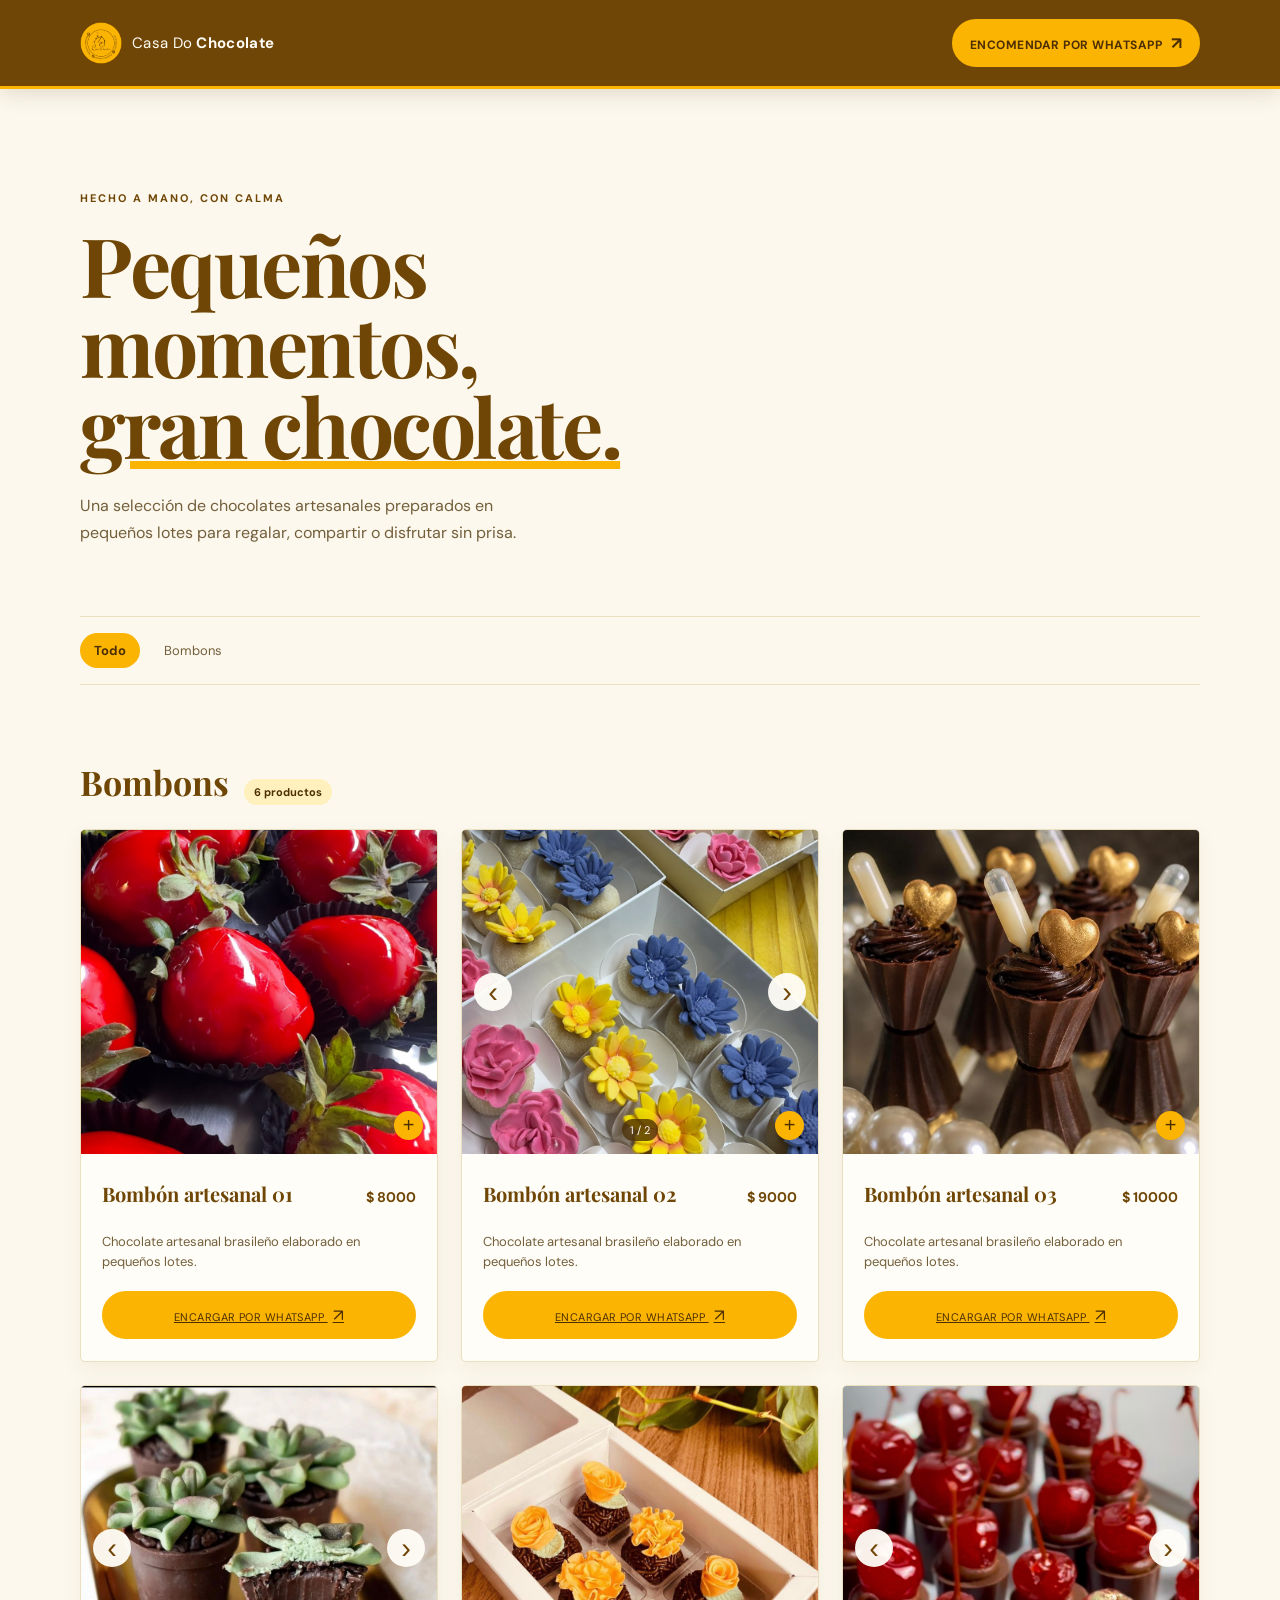
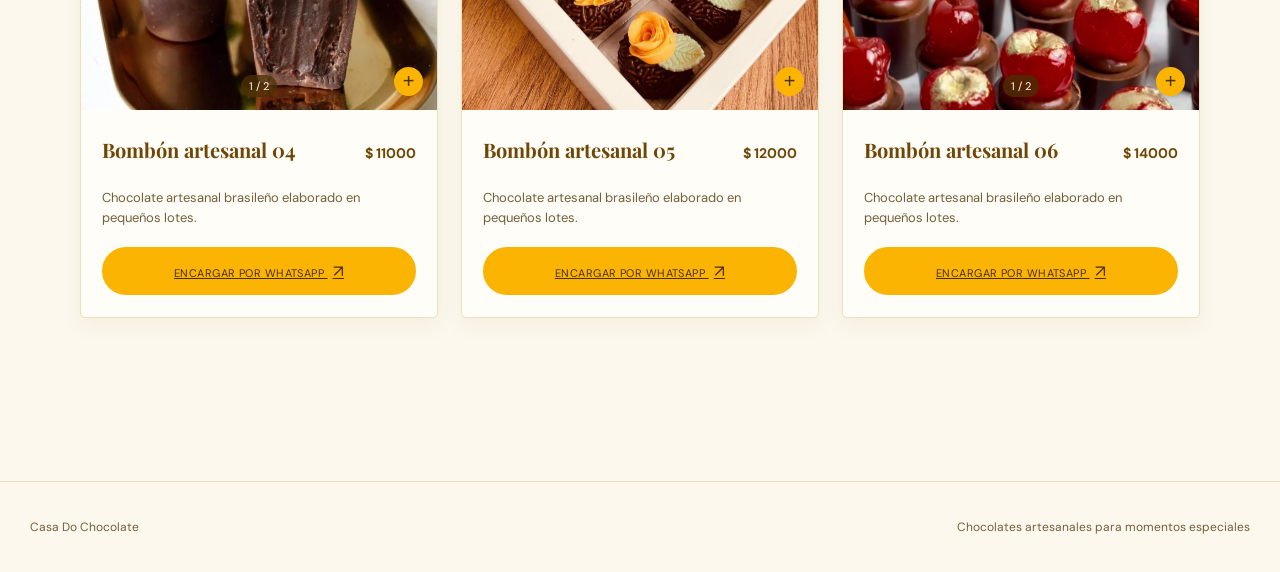
==== index.html @ ffed5c47 "Publicar carta estatica en la raiz" ====
<!doctype html>
<html lang="es">
<head>
    <meta charset="utf-8">
    <meta name="viewport" content="width=device-width, initial-scale=1">
    <meta name="description" content="Carta de chocolates artesanales de Casa Do Chocolate">
    <title>Casa Do Chocolate | Carta artesanal</title>
    <link rel="preconnect" href="https://fonts.googleapis.com">
    <link rel="preconnect" href="https://fonts.gstatic.com" crossorigin>
    <link href="https://fonts.googleapis.com/css2?family=DM+Sans:wght@400;500;700&family=Playfair+Display:wght@600;700&display=swap" rel="stylesheet">
    <link rel="stylesheet" href="css/menu.css">
</head>
<body>
    <header class="site-header">
        <div class="header-inner">
            <a class="brand" href="#todos">
                <img class="brand-logo" src="images/logo.png" alt="Casa Do Chocolate">
                <span>Casa Do <strong>Chocolate</strong></span>
            </a>
            <a class="header-contact" href="https://wa.me/message/OPAME3GXORHBC1" target="_blank" rel="noopener">Encomendar por WhatsApp <span aria-hidden="true">↗</span></a>
        </div>
    </header>

    <main>
        <section class="intro">
            <p class="eyebrow">Hecho a mano, con calma</p>
            <h1>Pequeños momentos,<br><em>gran chocolate.</em></h1>
            <p class="intro-copy">Una selección de chocolates artesanales preparados en pequeños lotes para regalar, compartir o disfrutar sin prisa.</p>
        </section>

        <nav class="category-nav" aria-label="Categorías del menú">
            <a href="#todos">Todo</a>
            <a href="#bombons">Bombons</a>
        </nav>

        <div class="catalog" id="todos">
            <section class="category-section" id="bombons">
                <div class="section-heading">
                    <h2>Bombons</h2>
                    <span class="category-count">6 productos</span>
                </div>
                <div class="product-grid">
                    <article class="product-card">
                        <div class="product-gallery">
                            <button class="product-image-button" type="button" data-image="products/bombon-artesanal-01.jpeg" data-title="Bombón artesanal 01" aria-label="Ampliar foto de Bombón artesanal 01"><img src="products/bombon-artesanal-01.jpeg" alt="Bombón artesanal 01" loading="lazy"><span class="zoom-hint" aria-hidden="true">+</span></button>
                        </div>
                        <div class="product-info"><div class="product-title-row"><h3>Bombón artesanal 01</h3><p class="price">$ 8000</p></div><p class="description">Chocolate artesanal brasileño elaborado en pequeños lotes.</p><a class="order-link" href="https://wa.me/message/OPAME3GXORHBC1?text=Hola%2C%20quiero%20encargar%20Bomb%C3%B3n%20artesanal%2001" target="_blank" rel="noopener">Encargar por WhatsApp <span aria-hidden="true">↗</span></a></div>
                    </article>
                    <article class="product-card">
                        <div class="product-gallery"><button class="product-image-button" type="button" data-image="products/bombon-artesanal-02.jpeg" data-title="Bombón artesanal 02" aria-label="Ampliar foto de Bombón artesanal 02"><img src="products/bombon-artesanal-02.jpeg" alt="Bombón artesanal 02" loading="lazy"><span class="zoom-hint" aria-hidden="true">+</span></button><button class="gallery-arrow gallery-prev" type="button" aria-label="Ver foto anterior de Bombón artesanal 02" data-direction="-1">‹</button><button class="gallery-arrow gallery-next" type="button" aria-label="Ver otra foto de Bombón artesanal 02" data-direction="1">›</button><span class="gallery-counter" aria-live="polite">1 / 2</span><div class="gallery-data" data-images="products/bombon-artesanal-02.jpeg|products/bombon-artesanal-03.jpeg"></div></div>
                        <div class="product-info"><div class="product-title-row"><h3>Bombón artesanal 02</h3><p class="price">$ 9000</p></div><p class="description">Chocolate artesanal brasileño elaborado en pequeños lotes.</p><a class="order-link" href="https://wa.me/message/OPAME3GXORHBC1?text=Hola%2C%20quiero%20encargar%20Bomb%C3%B3n%20artesanal%2002" target="_blank" rel="noopener">Encargar por WhatsApp <span aria-hidden="true">↗</span></a></div>
                    </article>
                    <article class="product-card">
                        <div class="product-gallery"><button class="product-image-button" type="button" data-image="products/bombon-artesanal-04.jpeg" data-title="Bombón artesanal 03" aria-label="Ampliar foto de Bombón artesanal 03"><img src="products/bombon-artesanal-04.jpeg" alt="Bombón artesanal 03" loading="lazy"><span class="zoom-hint" aria-hidden="true">+</span></button></div>
                        <div class="product-info"><div class="product-title-row"><h3>Bombón artesanal 03</h3><p class="price">$ 10000</p></div><p class="description">Chocolate artesanal brasileño elaborado en pequeños lotes.</p><a class="order-link" href="https://wa.me/message/OPAME3GXORHBC1?text=Hola%2C%20quiero%20encargar%20Bomb%C3%B3n%20artesanal%2003" target="_blank" rel="noopener">Encargar por WhatsApp <span aria-hidden="true">↗</span></a></div>
                    </article>
                    <article class="product-card">
                        <div class="product-gallery"><button class="product-image-button" type="button" data-image="products/bombon-artesanal-05.jpeg" data-title="Bombón artesanal 04" aria-label="Ampliar foto de Bombón artesanal 04"><img src="products/bombon-artesanal-05.jpeg" alt="Bombón artesanal 04" loading="lazy"><span class="zoom-hint" aria-hidden="true">+</span></button><button class="gallery-arrow gallery-prev" type="button" aria-label="Ver foto anterior de Bombón artesanal 04" data-direction="-1">‹</button><button class="gallery-arrow gallery-next" type="button" aria-label="Ver otra foto de Bombón artesanal 04" data-direction="1">›</button><span class="gallery-counter" aria-live="polite">1 / 2</span><div class="gallery-data" data-images="products/bombon-artesanal-05.jpeg|products/bombon-artesanal-09.jpeg"></div></div>
                        <div class="product-info"><div class="product-title-row"><h3>Bombón artesanal 04</h3><p class="price">$ 11000</p></div><p class="description">Chocolate artesanal brasileño elaborado en pequeños lotes.</p><a class="order-link" href="https://wa.me/message/OPAME3GXORHBC1?text=Hola%2C%20quiero%20encargar%20Bomb%C3%B3n%20artesanal%2004" target="_blank" rel="noopener">Encargar por WhatsApp <span aria-hidden="true">↗</span></a></div>
                    </article>
                    <article class="product-card">
                        <div class="product-gallery"><button class="product-image-button" type="button" data-image="products/bombon-artesanal-06.jpeg" data-title="Bombón artesanal 05" aria-label="Ampliar foto de Bombón artesanal 05"><img src="products/bombon-artesanal-06.jpeg" alt="Bombón artesanal 05" loading="lazy"><span class="zoom-hint" aria-hidden="true">+</span></button></div>
                        <div class="product-info"><div class="product-title-row"><h3>Bombón artesanal 05</h3><p class="price">$ 12000</p></div><p class="description">Chocolate artesanal brasileño elaborado en pequeños lotes.</p><a class="order-link" href="https://wa.me/message/OPAME3GXORHBC1?text=Hola%2C%20quiero%20encargar%20Bomb%C3%B3n%20artesanal%2005" target="_blank" rel="noopener">Encargar por WhatsApp <span aria-hidden="true">↗</span></a></div>
                    </article>
                    <article class="product-card">
                        <div class="product-gallery"><button class="product-image-button" type="button" data-image="products/bombon-artesanal-07.jpeg" data-title="Bombón artesanal 06" aria-label="Ampliar foto de Bombón artesanal 06"><img src="products/bombon-artesanal-07.jpeg" alt="Bombón artesanal 06" loading="lazy"><span class="zoom-hint" aria-hidden="true">+</span></button><button class="gallery-arrow gallery-prev" type="button" aria-label="Ver foto anterior de Bombón artesanal 06" data-direction="-1">‹</button><button class="gallery-arrow gallery-next" type="button" aria-label="Ver otra foto de Bombón artesanal 06" data-direction="1">›</button><span class="gallery-counter" aria-live="polite">1 / 2</span><div class="gallery-data" data-images="products/bombon-artesanal-07.jpeg|products/bombon-artesanal-08.jpeg"></div></div>
                        <div class="product-info"><div class="product-title-row"><h3>Bombón artesanal 06</h3><p class="price">$ 14000</p></div><p class="description">Chocolate artesanal brasileño elaborado en pequeños lotes.</p><a class="order-link" href="https://wa.me/message/OPAME3GXORHBC1?text=Hola%2C%20quiero%20encargar%20Bomb%C3%B3n%20artesanal%2006" target="_blank" rel="noopener">Encargar por WhatsApp <span aria-hidden="true">↗</span></a></div>
                    </article>
                </div>
            </section>
        </div>
    </main>

    <footer class="site-footer"><p>Casa Do Chocolate</p><p>Chocolates artesanales para momentos especiales</p></footer>
    <div class="image-modal" role="dialog" aria-modal="true" aria-label="Vista ampliada" hidden><button class="modal-close" type="button" aria-label="Cerrar imagen">×</button><img src="" alt=""><p class="modal-title"></p></div>
    <script src="js/menu.js"></script>
</body>
</html>
---- css/menu.css ----
:root {
    --chocolate: #6f4605;
    --chocolate-deep: #4c2f03;
    --gold: #fbb402;
    --gold-soft: #fff0bd;
    --cream: #fcf8ed;
    --paper: #fffdf7;
    --line: #eadfbe;
    --muted: #735f3b;
}

* { box-sizing: border-box; }
html { scroll-behavior: smooth; }
body { margin: 0; color: var(--chocolate); background: var(--cream); font-family: "DM Sans", sans-serif; }
a { color: inherit; }
.site-header { border-bottom: 3px solid var(--gold); background: var(--chocolate); color: var(--paper); position: sticky; top: 0; z-index: 5; box-shadow: 0 5px 20px rgba(76, 47, 3, .14); }
.header-inner { max-width: 1180px; margin: auto; padding: 19px 30px; display: flex; justify-content: space-between; align-items: center; gap: 20px; }
.brand { display: flex; align-items: center; gap: 10px; font-size: 15px; text-decoration: none; letter-spacing: .02em; }
.brand strong { font-weight: 700; }
.brand-logo { width: 42px; height: 42px; object-fit: contain; }
.header-contact { background: var(--gold); border: 2px solid var(--gold); border-radius: 999px; color: var(--chocolate-deep); font-size: 12px; font-weight: 700; letter-spacing: .04em; padding: 11px 16px; text-decoration: none; text-transform: uppercase; transition: background .2s ease, border-color .2s ease, transform .2s ease; }
.header-contact:hover, .header-contact:focus-visible { background: var(--paper); border-color: var(--paper); transform: translateY(-1px); }
.header-contact span, .order-link span { font-size: 17px; margin-left: 5px; }
main { max-width: 1180px; margin: auto; padding: 0 30px 90px; }
.intro { max-width: 690px; padding: 102px 0 70px; }
.eyebrow { color: var(--chocolate); font-size: 11px; font-weight: 700; letter-spacing: .18em; margin: 0 0 19px; text-transform: uppercase; }
h1, h2, h3 { font-family: "Playfair Display", Georgia, serif; }
h1 { font-size: clamp(48px, 7vw, 82px); line-height: .98; letter-spacing: -.03em; margin: 0; }
h1 em { color: var(--chocolate); font-style: normal; text-decoration: underline; text-decoration-color: var(--gold); text-decoration-thickness: 8px; text-underline-offset: 2px; }
.intro-copy { color: var(--muted); font-size: 16px; line-height: 1.7; margin: 27px 0 0; max-width: 440px; }
.category-nav { display: flex; flex-wrap: wrap; gap: 10px; border-top: 1px solid var(--line); border-bottom: 1px solid var(--line); padding: 16px 0; margin-bottom: 74px; }
.category-nav a { border: 1px solid transparent; border-radius: 999px; color: var(--muted); font-size: 13px; padding: 8px 13px; text-decoration: none; transition: color .2s ease, background .2s ease; }
.category-nav a:first-child, .category-nav a:hover, .category-nav a:focus-visible { background: var(--gold); color: var(--chocolate-deep); font-weight: 700; }
.category-section { scroll-margin-top: 90px; margin-bottom: 73px; }
.section-heading { display: flex; align-items: baseline; gap: 15px; margin-bottom: 24px; }
.section-heading h2 { color: var(--chocolate); font-size: 34px; margin: 0; }
.category-count { background: var(--gold-soft); border-radius: 999px; color: var(--chocolate-deep); font-size: 11px; font-weight: 700; padding: 6px 10px; }
.product-grid { display: grid; grid-template-columns: repeat(3, 1fr); gap: 23px; }
.product-card { background: var(--paper); border: 1px solid var(--line); border-radius: 5px; box-shadow: 0 8px 22px rgba(111, 70, 5, .06); overflow: hidden; transition: border-color .2s ease, box-shadow .2s ease, transform .2s ease; }
.product-card:hover { border-color: var(--gold); box-shadow: 0 14px 28px rgba(111, 70, 5, .12); transform: translateY(-3px); }
.product-gallery { position: relative; background: #eadfd3; overflow: hidden; aspect-ratio: 1.1; }
.product-image-button { display: block; width: 100%; height: 100%; padding: 0; border: 0; cursor: zoom-in; position: relative; background: #eadfd3; overflow: hidden; }
.product-image-button img { width: 100%; height: 100%; display: block; object-fit: cover; transition: transform .45s ease; }
.product-image-button:hover img { transform: scale(1.045); }
.zoom-hint { position: absolute; right: 14px; bottom: 14px; background: var(--gold); color: var(--chocolate-deep); border-radius: 50%; width: 29px; height: 29px; display: grid; place-items: center; font-size: 20px; font-weight: 300; }
.gallery-arrow { position: absolute; top: 50%; z-index: 3; width: 38px; height: 38px; border: 0; border-radius: 50%; background: rgba(255, 253, 247, .95); color: var(--chocolate); cursor: pointer; font-size: 29px; line-height: 1; pointer-events: auto; transform: translateY(-50%); }
.gallery-arrow:hover, .gallery-arrow:focus-visible { background: var(--gold); }
.gallery-prev { left: 12px; }
.gallery-next { right: 12px; }
.gallery-counter { position: absolute; left: 50%; bottom: 13px; z-index: 1; background: rgba(76, 47, 3, .78); border-radius: 999px; color: var(--paper); font-size: 11px; padding: 4px 8px; transform: translateX(-50%); }
.product-info { padding: 20px 21px 22px; }
.product-title-row { display: flex; justify-content: space-between; gap: 12px; align-items: baseline; }
.product-title-row h3 { color: var(--chocolate); font-size: 20px; margin: 0; }
.price { color: var(--chocolate); font-size: 14px; font-weight: 700; white-space: nowrap; }
.description { color: var(--muted); font-size: 13px; line-height: 1.55; min-height: 40px; margin: 12px 0 19px; }
.order-link { background: var(--gold); border: 2px solid var(--gold); border-radius: 999px; color: var(--chocolate-deep); display: block; font-size: 11px; letter-spacing: .04em; padding: 11px 14px; text-align: center; text-transform: uppercase; transition: background .2s ease, border-color .2s ease; }
.order-link:hover, .order-link:focus-visible { background: var(--chocolate); border-color: var(--chocolate); color: var(--paper); }
.empty-state { color: var(--muted); padding: 30px 0; }
.site-footer { display: flex; justify-content: space-between; border-top: 1px solid var(--line); color: var(--muted); font-size: 12px; padding: 25px 30px; }
.image-modal { align-items: center; background: rgba(76, 47, 3, .94); flex-direction: column; inset: 0; justify-content: center; padding: 50px 25px; position: fixed; z-index: 10; }
.image-modal:not([hidden]) { display: flex; }
.image-modal img { max-height: 78vh; max-width: min(850px, 92vw); object-fit: contain; }
.modal-close { background: transparent; border: 0; color: white; cursor: pointer; font-size: 38px; line-height: 1; position: absolute; right: 24px; top: 18px; }
.modal-title { color: white; font-family: "Playfair Display", Georgia, serif; font-size: 20px; margin: 18px 0 0; }
@media (max-width: 760px) { .header-inner, main { padding-left: 18px; padding-right: 18px; } .header-contact { font-size: 0; } .header-contact span { font-size: 21px; } .intro { padding: 70px 0 52px; } .product-grid { grid-template-columns: repeat(2, 1fr); gap: 12px; } .product-info { padding: 15px; } .product-title-row { display: block; } .product-title-row h3 { font-size: 18px; } .description { min-height: 0; } .site-footer { padding: 22px 18px; display: block; } .site-footer p { margin: 5px 0; } }
@media (max-width: 450px) { .product-grid { grid-template-columns: 1fr; } .product-gallery { aspect-ratio: 1.35; } }
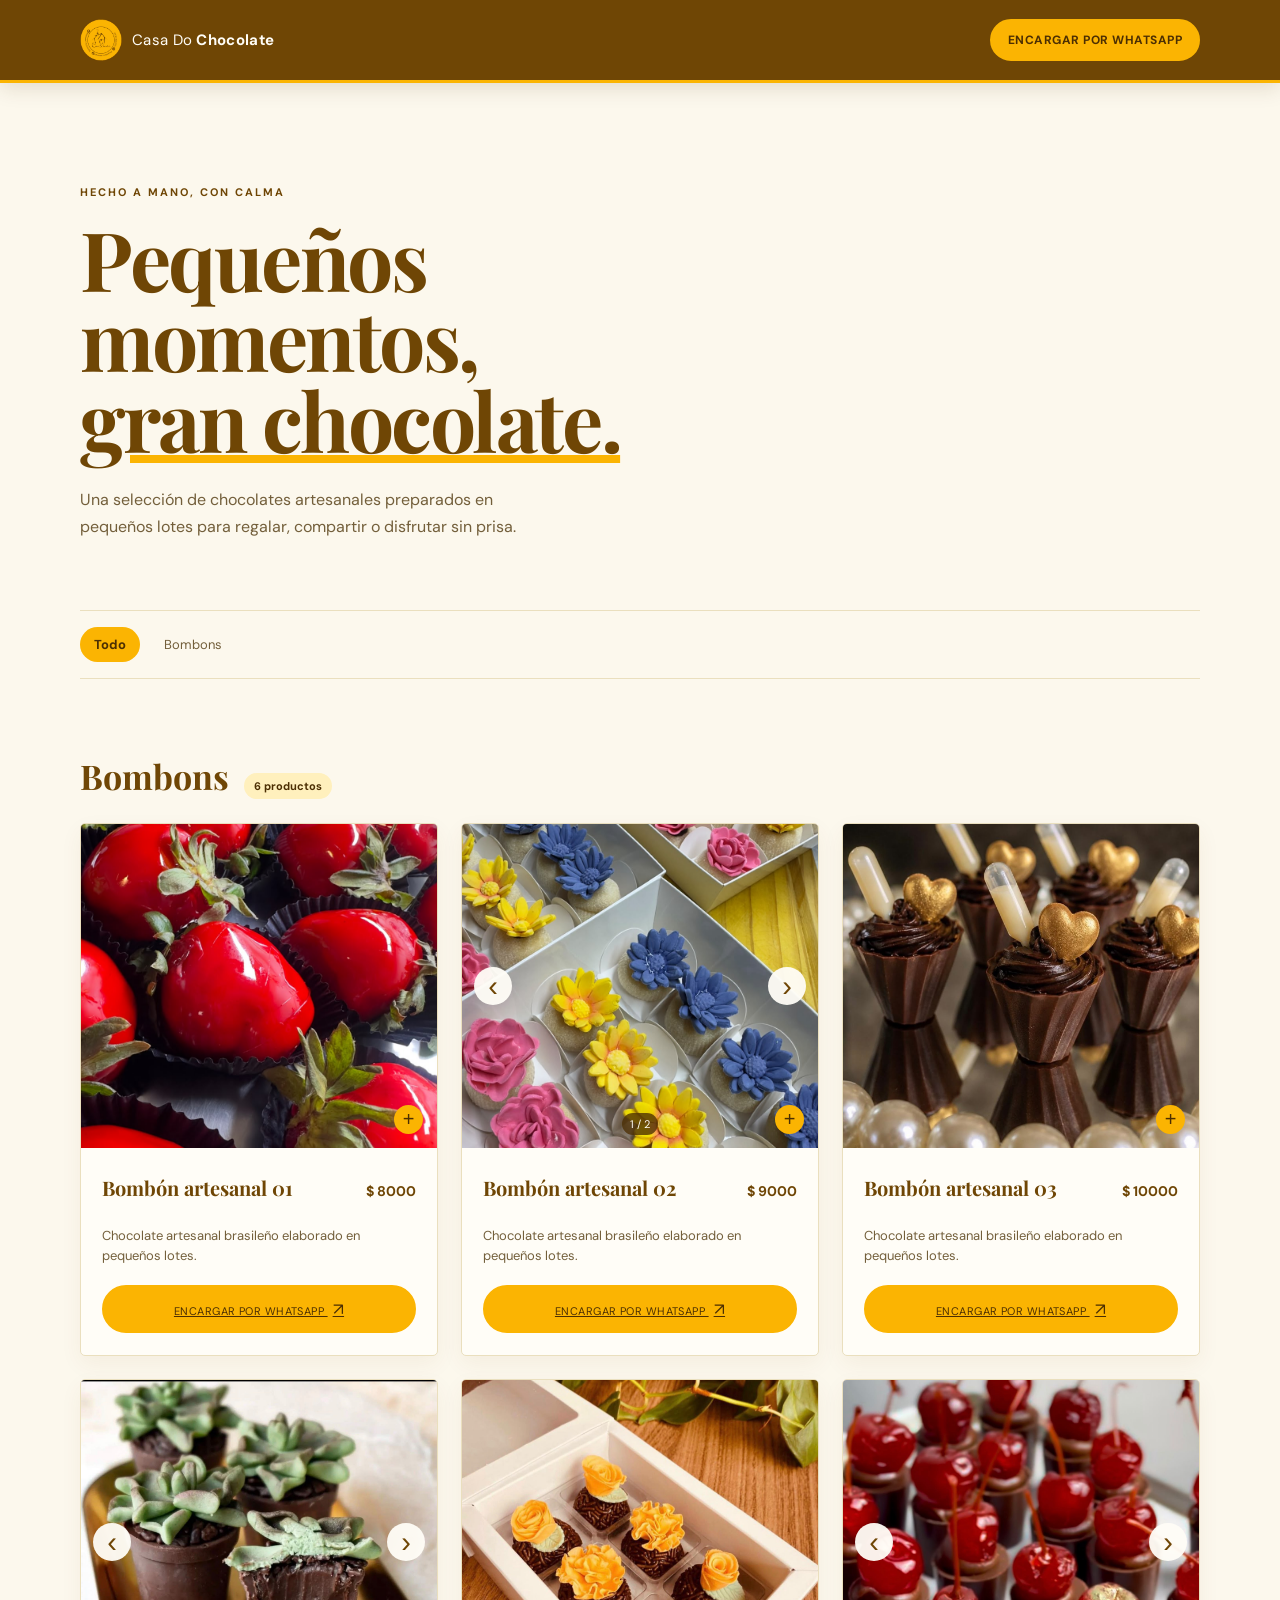
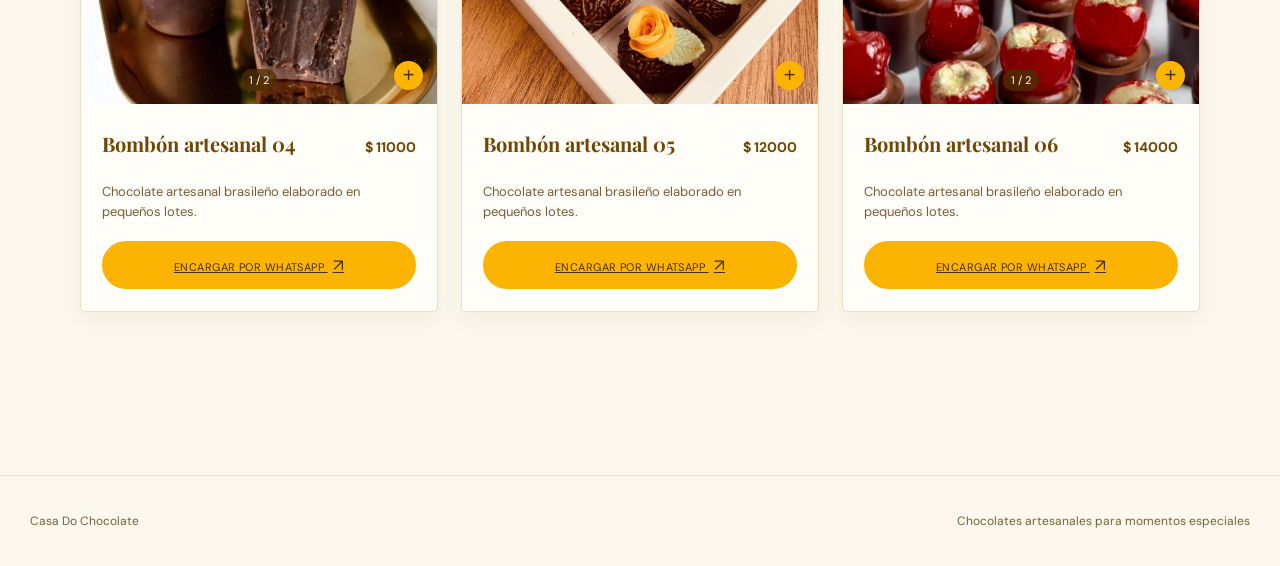
==== commit 761419db: "CasaDoChocolate" ====
--- a/index.html
+++ b/index.html
@@ -17,7 +17,7 @@
                 <img class="brand-logo" src="images/logo.png" alt="Casa Do Chocolate">
                 <span>Casa Do <strong>Chocolate</strong></span>
             </a>
-            <a class="header-contact" href="https://wa.me/message/OPAME3GXORHBC1" target="_blank" rel="noopener">Encomendar por WhatsApp <span aria-hidden="true">↗</span></a>
+            <a class="header-contact" href="https://wa.me/message/OPAME3GXORHBC1" target="_blank" rel="noopener">Encargar por WhatsApp</a>
         </div>
     </header>
 
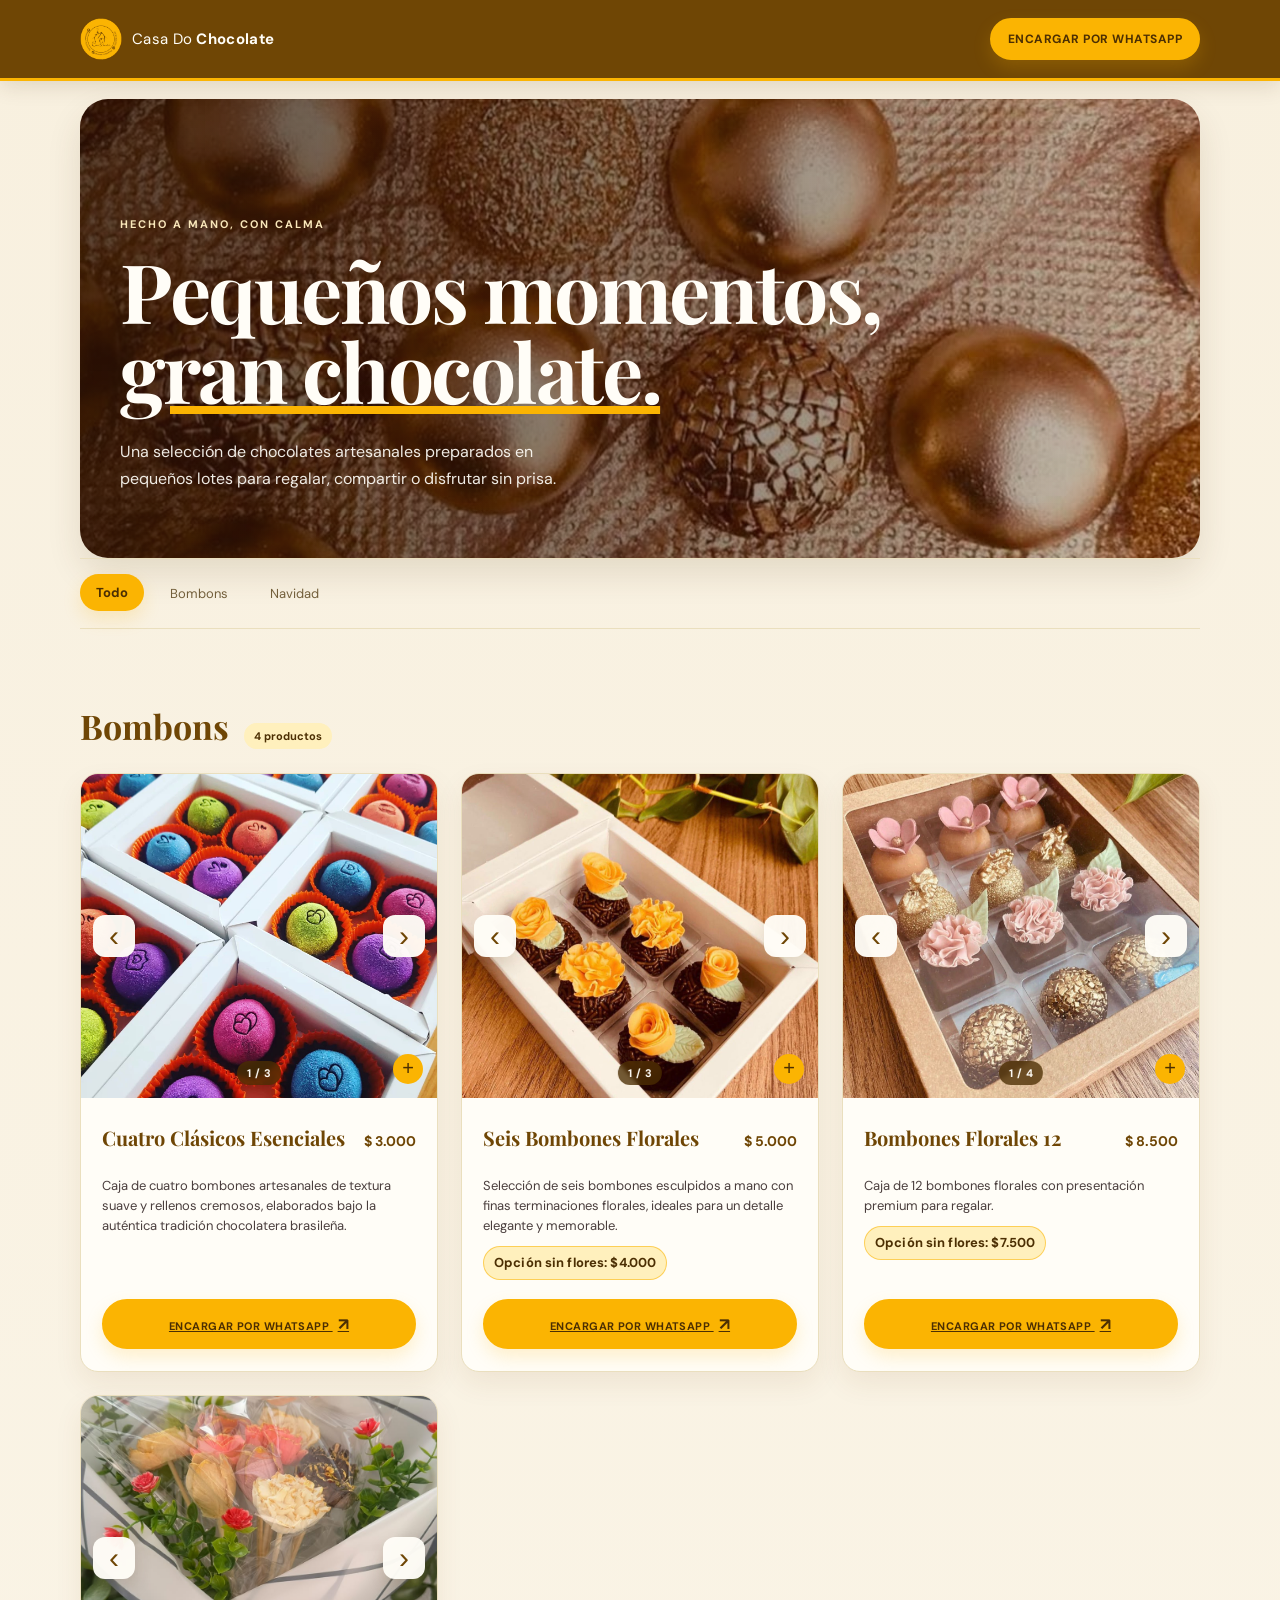
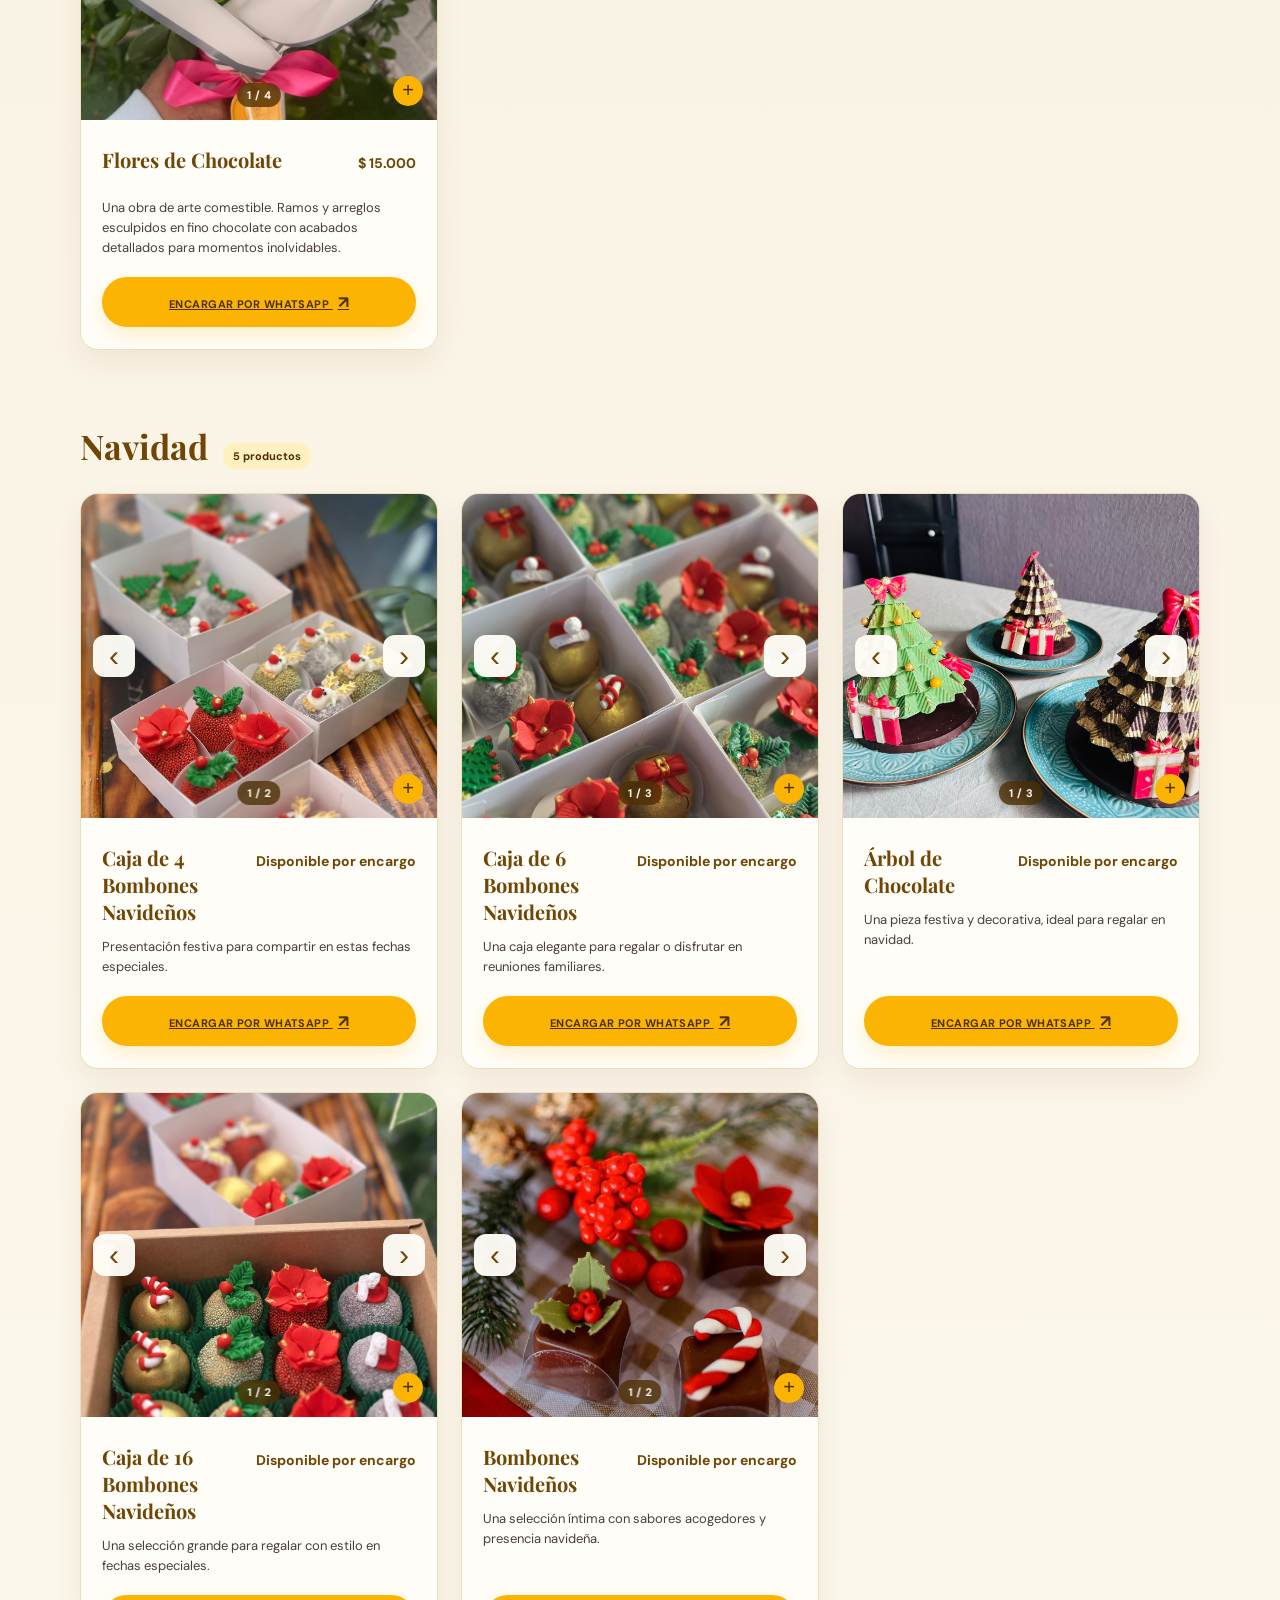
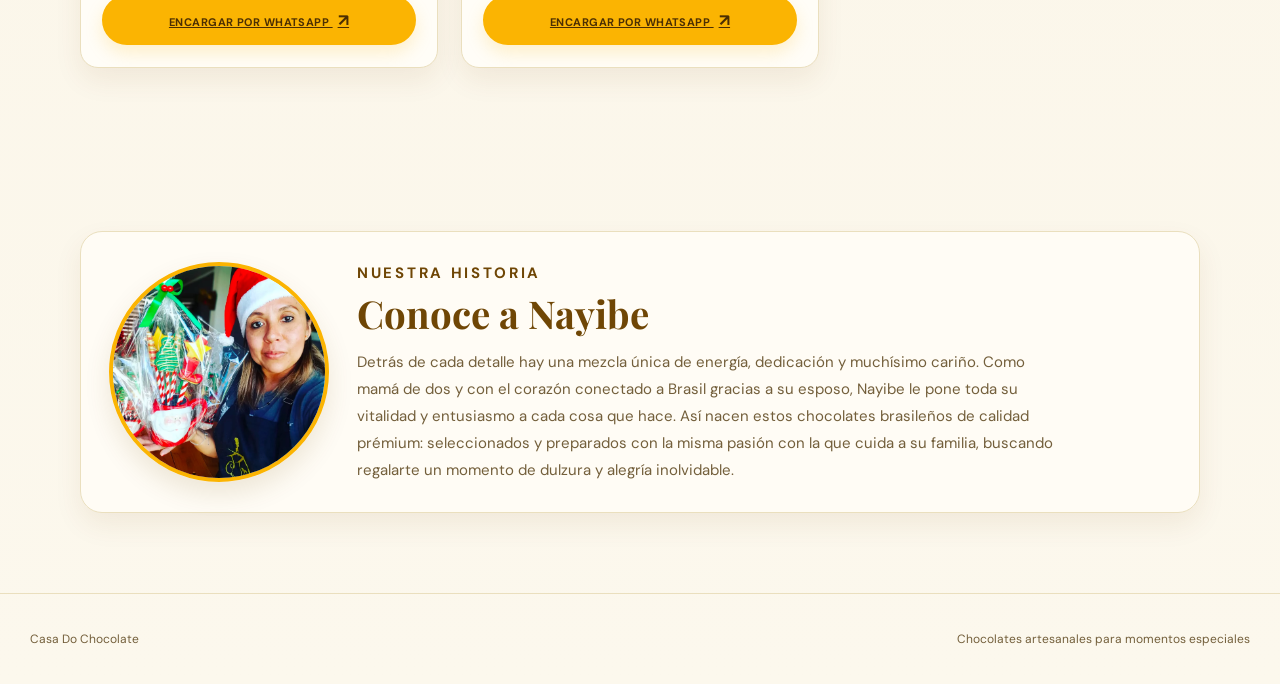
==== commit d98bf7cc: "feat: actualiza catálogo y textos premium de la tienda" ====
--- a/index.html
+++ b/index.html
@@ -31,46 +31,131 @@
         <nav class="category-nav" aria-label="Categorías del menú">
             <a href="#todos">Todo</a>
             <a href="#bombons">Bombons</a>
+            <a href="#navidad">Navidad</a>
         </nav>
 
         <div class="catalog" id="todos">
             <section class="category-section" id="bombons">
                 <div class="section-heading">
                     <h2>Bombons</h2>
-                    <span class="category-count">6 productos</span>
+                    <span class="category-count">4 productos</span>
                 </div>
                 <div class="product-grid">
                     <article class="product-card">
-                        <div class="product-gallery">
-                            <button class="product-image-button" type="button" data-image="products/bombon-artesanal-01.jpeg" data-title="Bombón artesanal 01" aria-label="Ampliar foto de Bombón artesanal 01"><img src="products/bombon-artesanal-01.jpeg" alt="Bombón artesanal 01" loading="lazy"><span class="zoom-hint" aria-hidden="true">+</span></button>
+                        <div class="product-gallery" data-title="Cuatro Clásicos Esenciales" data-current-image="0">
+                            <button class="product-image-button" type="button" data-image="products/4bom1.jpeg" data-title="Cuatro Clásicos Esenciales" aria-label="Ampliar foto de Cuatro Clásicos Esenciales"><img src="products/4bom1.jpeg" alt="Cuatro Clásicos Esenciales" loading="lazy"><span class="zoom-hint" aria-hidden="true">+</span></button>
+                            <button class="gallery-arrow gallery-prev" type="button" aria-label="Ver foto anterior de Cuatro Clásicos Esenciales" data-direction="-1">‹</button>
+                            <button class="gallery-arrow gallery-next" type="button" aria-label="Ver otra foto de Cuatro Clásicos Esenciales" data-direction="1">›</button>
+                            <span class="gallery-counter" aria-live="polite">1 / 3</span>
+                            <div class="gallery-data" data-images="products/4bom1.jpeg|products/4bom2.jpeg|products/4bom3.jpeg"></div>
                         </div>
-                        <div class="product-info"><div class="product-title-row"><h3>Bombón artesanal 01</h3><p class="price">$ 8000</p></div><p class="description">Chocolate artesanal brasileño elaborado en pequeños lotes.</p><a class="order-link" href="https://wa.me/message/OPAME3GXORHBC1?text=Hola%2C%20quiero%20encargar%20Bomb%C3%B3n%20artesanal%2001" target="_blank" rel="noopener">Encargar por WhatsApp <span aria-hidden="true">↗</span></a></div>
+                        <div class="product-info"><div class="product-title-row"><h3>Cuatro Clásicos Esenciales</h3><p class="price">$ 3.000</p></div><p class="description">Caja de cuatro bombones artesanales de textura suave y rellenos cremosos, elaborados bajo la auténtica tradición chocolatera brasileña.</p><a class="order-link" href="https://wa.me/message/OPAME3GXORHBC1?text=Hola%2C%20quiero%20encargar%20Cuatro%20Cl%C3%A1sicos%20Esenciales" target="_blank" rel="noopener">Encargar por WhatsApp <span aria-hidden="true">↗</span></a></div>
                     </article>
                     <article class="product-card">
-                        <div class="product-gallery"><button class="product-image-button" type="button" data-image="products/bombon-artesanal-02.jpeg" data-title="Bombón artesanal 02" aria-label="Ampliar foto de Bombón artesanal 02"><img src="products/bombon-artesanal-02.jpeg" alt="Bombón artesanal 02" loading="lazy"><span class="zoom-hint" aria-hidden="true">+</span></button><button class="gallery-arrow gallery-prev" type="button" aria-label="Ver foto anterior de Bombón artesanal 02" data-direction="-1">‹</button><button class="gallery-arrow gallery-next" type="button" aria-label="Ver otra foto de Bombón artesanal 02" data-direction="1">›</button><span class="gallery-counter" aria-live="polite">1 / 2</span><div class="gallery-data" data-images="products/bombon-artesanal-02.jpeg|products/bombon-artesanal-03.jpeg"></div></div>
-                        <div class="product-info"><div class="product-title-row"><h3>Bombón artesanal 02</h3><p class="price">$ 9000</p></div><p class="description">Chocolate artesanal brasileño elaborado en pequeños lotes.</p><a class="order-link" href="https://wa.me/message/OPAME3GXORHBC1?text=Hola%2C%20quiero%20encargar%20Bomb%C3%B3n%20artesanal%2002" target="_blank" rel="noopener">Encargar por WhatsApp <span aria-hidden="true">↗</span></a></div>
+                        <div class="product-gallery" data-title="Seis Bombones Florales" data-current-image="0">
+                            <button class="product-image-button" type="button" data-image="products/6bom1.jpeg" data-title="Seis Bombones Florales" aria-label="Ampliar foto de Seis Bombones Florales"><img src="products/6bom1.jpeg" alt="Seis Bombones Florales" loading="lazy"><span class="zoom-hint" aria-hidden="true">+</span></button>
+                            <button class="gallery-arrow gallery-prev" type="button" aria-label="Ver foto anterior de Seis Bombones Florales" data-direction="-1">‹</button>
+                            <button class="gallery-arrow gallery-next" type="button" aria-label="Ver otra foto de Seis Bombones Florales" data-direction="1">›</button>
+                            <span class="gallery-counter" aria-live="polite">1 / 3</span>
+                            <div class="gallery-data" data-images="products/6bom1.jpeg|products/6bom2.jpeg|products/6bom3.jpeg"></div>
+                        </div>
+                        <div class="product-info"><div class="product-title-row"><h3>Seis Bombones Florales</h3><p class="price">$ 5.000</p></div><p class="description">Selección de seis bombones esculpidos a mano con finas terminaciones florales, ideales para un detalle elegante y memorable. <span class="option-tag">Opción sin flores: $4.000</span></p><a class="order-link" href="https://wa.me/message/OPAME3GXORHBC1?text=Hola%2C%20quiero%20encargar%20Seis%20Bombones%20Florales" target="_blank" rel="noopener">Encargar por WhatsApp <span aria-hidden="true">↗</span></a></div>
                     </article>
                     <article class="product-card">
-                        <div class="product-gallery"><button class="product-image-button" type="button" data-image="products/bombon-artesanal-04.jpeg" data-title="Bombón artesanal 03" aria-label="Ampliar foto de Bombón artesanal 03"><img src="products/bombon-artesanal-04.jpeg" alt="Bombón artesanal 03" loading="lazy"><span class="zoom-hint" aria-hidden="true">+</span></button></div>
-                        <div class="product-info"><div class="product-title-row"><h3>Bombón artesanal 03</h3><p class="price">$ 10000</p></div><p class="description">Chocolate artesanal brasileño elaborado en pequeños lotes.</p><a class="order-link" href="https://wa.me/message/OPAME3GXORHBC1?text=Hola%2C%20quiero%20encargar%20Bomb%C3%B3n%20artesanal%2003" target="_blank" rel="noopener">Encargar por WhatsApp <span aria-hidden="true">↗</span></a></div>
+                        <div class="product-gallery" data-title="Bombones Florales 12" data-current-image="0">
+                            <button class="product-image-button" type="button" data-image="products/12bom1.jpeg" data-title="Bombones Florales 12" aria-label="Ampliar foto de Bombones Florales 12"><img src="products/12bom1.jpeg" alt="Bombones Florales 12" loading="lazy"><span class="zoom-hint" aria-hidden="true">+</span></button>
+                            <button class="gallery-arrow gallery-prev" type="button" aria-label="Ver foto anterior de Bombones Florales 12" data-direction="-1">‹</button>
+                            <button class="gallery-arrow gallery-next" type="button" aria-label="Ver otra foto de Bombones Florales 12" data-direction="1">›</button>
+                            <span class="gallery-counter" aria-live="polite">1 / 4</span>
+                            <div class="gallery-data" data-images="products/12bom1.jpeg|products/12bom2.jpeg|products/12bom3.jpeg|products/12bom4.jpeg"></div>
+                        </div>
+                        <div class="product-info"><div class="product-title-row"><h3>Bombones Florales 12</h3><p class="price">$ 8.500</p></div><p class="description">Caja de 12 bombones florales con presentación premium para regalar. <span class="option-tag">Opción sin flores: $7.500</span></p><a class="order-link" href="https://wa.me/message/OPAME3GXORHBC1?text=Hola%2C%20quiero%20encargar%20Bombones%20Florales%2012" target="_blank" rel="noopener">Encargar por WhatsApp <span aria-hidden="true">↗</span></a></div>
                     </article>
                     <article class="product-card">
-                        <div class="product-gallery"><button class="product-image-button" type="button" data-image="products/bombon-artesanal-05.jpeg" data-title="Bombón artesanal 04" aria-label="Ampliar foto de Bombón artesanal 04"><img src="products/bombon-artesanal-05.jpeg" alt="Bombón artesanal 04" loading="lazy"><span class="zoom-hint" aria-hidden="true">+</span></button><button class="gallery-arrow gallery-prev" type="button" aria-label="Ver foto anterior de Bombón artesanal 04" data-direction="-1">‹</button><button class="gallery-arrow gallery-next" type="button" aria-label="Ver otra foto de Bombón artesanal 04" data-direction="1">›</button><span class="gallery-counter" aria-live="polite">1 / 2</span><div class="gallery-data" data-images="products/bombon-artesanal-05.jpeg|products/bombon-artesanal-09.jpeg"></div></div>
-                        <div class="product-info"><div class="product-title-row"><h3>Bombón artesanal 04</h3><p class="price">$ 11000</p></div><p class="description">Chocolate artesanal brasileño elaborado en pequeños lotes.</p><a class="order-link" href="https://wa.me/message/OPAME3GXORHBC1?text=Hola%2C%20quiero%20encargar%20Bomb%C3%B3n%20artesanal%2004" target="_blank" rel="noopener">Encargar por WhatsApp <span aria-hidden="true">↗</span></a></div>
+                        <div class="product-gallery" data-title="Flores de Chocolate" data-current-image="0">
+                            <button class="product-image-button" type="button" data-image="products/florcho1.jpeg" data-title="Flores de Chocolate" aria-label="Ampliar foto de Flores de Chocolate"><img src="products/florcho1.jpeg" alt="Flores de Chocolate" loading="lazy"><span class="zoom-hint" aria-hidden="true">+</span></button>
+                            <button class="gallery-arrow gallery-prev" type="button" aria-label="Ver foto anterior de Flores de Chocolate" data-direction="-1">‹</button>
+                            <button class="gallery-arrow gallery-next" type="button" aria-label="Ver otra foto de Flores de Chocolate" data-direction="1">›</button>
+                            <span class="gallery-counter" aria-live="polite">1 / 4</span>
+                            <div class="gallery-data" data-images="products/florcho1.jpeg|products/florcho2.jpeg|products/florcho3.jpeg|products/florcho4.jpeg"></div>
+                        </div>
+                        <div class="product-info"><div class="product-title-row"><h3>Flores de Chocolate</h3><p class="price">$ 15.000</p></div><p class="description">Una obra de arte comestible. Ramos y arreglos esculpidos en fino chocolate con acabados detallados para momentos inolvidables.</p><a class="order-link" href="https://wa.me/message/OPAME3GXORHBC1?text=Hola%2C%20quiero%20encargar%20Flores%20de%20Chocolate" target="_blank" rel="noopener">Encargar por WhatsApp <span aria-hidden="true">↗</span></a></div>
+                    </article>
+                </div>
+            </section>
+
+            <section class="category-section" id="navidad">
+                <div class="section-heading">
+                    <h2>Navidad</h2>
+                    <span class="category-count">5 productos</span>
+                </div>
+                <div class="product-grid">
+                    <article class="product-card">
+                        <div class="product-gallery" data-title="Caja de 4 Bombones Navideños" data-current-image="0">
+                            <button class="product-image-button" type="button" data-image="products/4navi1.jpeg" data-title="Caja de 4 Bombones Navideños" aria-label="Ampliar foto de Caja de 4 Bombones Navideños"><img src="products/4navi1.jpeg" alt="Caja de 4 Bombones Navideños" loading="lazy"><span class="zoom-hint" aria-hidden="true">+</span></button>
+                            <button class="gallery-arrow gallery-prev" type="button" aria-label="Ver foto anterior de Caja de 4 Bombones Navideños" data-direction="-1">‹</button>
+                            <button class="gallery-arrow gallery-next" type="button" aria-label="Ver otra foto de Caja de 4 Bombones Navideños" data-direction="1">›</button>
+                            <span class="gallery-counter" aria-live="polite">1 / 2</span>
+                            <div class="gallery-data" data-images="products/4navi1.jpeg|products/4navi2.jpeg"></div>
+                        </div>
+                        <div class="product-info"><div class="product-title-row"><h3>Caja de 4 Bombones Navideños</h3><p class="price">Disponible por encargo</p></div><p class="description">Presentación festiva para compartir en estas fechas especiales.</p><a class="order-link" href="https://wa.me/message/OPAME3GXORHBC1?text=Hola%2C%20quiero%20encargar%20Caja%20de%204%20Bombones%20Navide%C3%B1os" target="_blank" rel="noopener">Encargar por WhatsApp <span aria-hidden="true">↗</span></a></div>
                     </article>
                     <article class="product-card">
-                        <div class="product-gallery"><button class="product-image-button" type="button" data-image="products/bombon-artesanal-06.jpeg" data-title="Bombón artesanal 05" aria-label="Ampliar foto de Bombón artesanal 05"><img src="products/bombon-artesanal-06.jpeg" alt="Bombón artesanal 05" loading="lazy"><span class="zoom-hint" aria-hidden="true">+</span></button></div>
-                        <div class="product-info"><div class="product-title-row"><h3>Bombón artesanal 05</h3><p class="price">$ 12000</p></div><p class="description">Chocolate artesanal brasileño elaborado en pequeños lotes.</p><a class="order-link" href="https://wa.me/message/OPAME3GXORHBC1?text=Hola%2C%20quiero%20encargar%20Bomb%C3%B3n%20artesanal%2005" target="_blank" rel="noopener">Encargar por WhatsApp <span aria-hidden="true">↗</span></a></div>
+                        <div class="product-gallery" data-title="Caja de 6 Bombones Navideños" data-current-image="0">
+                            <button class="product-image-button" type="button" data-image="products/6navi1.jpeg" data-title="Caja de 6 Bombones Navideños" aria-label="Ampliar foto de Caja de 6 Bombones Navideños"><img src="products/6navi1.jpeg" alt="Caja de 6 Bombones Navideños" loading="lazy"><span class="zoom-hint" aria-hidden="true">+</span></button>
+                            <button class="gallery-arrow gallery-prev" type="button" aria-label="Ver foto anterior de Caja de 6 Bombones Navideños" data-direction="-1">‹</button>
+                            <button class="gallery-arrow gallery-next" type="button" aria-label="Ver otra foto de Caja de 6 Bombones Navideños" data-direction="1">›</button>
+                            <span class="gallery-counter" aria-live="polite">1 / 3</span>
+                            <div class="gallery-data" data-images="products/6navi1.jpeg|products/6navi2.jpeg|products/6navi.jpeg"></div>
+                        </div>
+                        <div class="product-info"><div class="product-title-row"><h3>Caja de 6 Bombones Navideños</h3><p class="price">Disponible por encargo</p></div><p class="description">Una caja elegante para regalar o disfrutar en reuniones familiares.</p><a class="order-link" href="https://wa.me/message/OPAME3GXORHBC1?text=Hola%2C%20quiero%20encargar%20Caja%20de%206%20Bombones%20Navide%C3%B1os" target="_blank" rel="noopener">Encargar por WhatsApp <span aria-hidden="true">↗</span></a></div>
                     </article>
                     <article class="product-card">
-                        <div class="product-gallery"><button class="product-image-button" type="button" data-image="products/bombon-artesanal-07.jpeg" data-title="Bombón artesanal 06" aria-label="Ampliar foto de Bombón artesanal 06"><img src="products/bombon-artesanal-07.jpeg" alt="Bombón artesanal 06" loading="lazy"><span class="zoom-hint" aria-hidden="true">+</span></button><button class="gallery-arrow gallery-prev" type="button" aria-label="Ver foto anterior de Bombón artesanal 06" data-direction="-1">‹</button><button class="gallery-arrow gallery-next" type="button" aria-label="Ver otra foto de Bombón artesanal 06" data-direction="1">›</button><span class="gallery-counter" aria-live="polite">1 / 2</span><div class="gallery-data" data-images="products/bombon-artesanal-07.jpeg|products/bombon-artesanal-08.jpeg"></div></div>
-                        <div class="product-info"><div class="product-title-row"><h3>Bombón artesanal 06</h3><p class="price">$ 14000</p></div><p class="description">Chocolate artesanal brasileño elaborado en pequeños lotes.</p><a class="order-link" href="https://wa.me/message/OPAME3GXORHBC1?text=Hola%2C%20quiero%20encargar%20Bomb%C3%B3n%20artesanal%2006" target="_blank" rel="noopener">Encargar por WhatsApp <span aria-hidden="true">↗</span></a></div>
+                        <div class="product-gallery" data-title="Árbol de Chocolate" data-current-image="0">
+                            <button class="product-image-button" type="button" data-image="products/arbol1.jpeg" data-title="Árbol de Chocolate" aria-label="Ampliar foto de Árbol de Chocolate"><img src="products/arbol1.jpeg" alt="Árbol de Chocolate" loading="lazy"><span class="zoom-hint" aria-hidden="true">+</span></button>
+                            <button class="gallery-arrow gallery-prev" type="button" aria-label="Ver foto anterior de Árbol de Chocolate" data-direction="-1">‹</button>
+                            <button class="gallery-arrow gallery-next" type="button" aria-label="Ver otra foto de Árbol de Chocolate" data-direction="1">›</button>
+                            <span class="gallery-counter" aria-live="polite">1 / 3</span>
+                            <div class="gallery-data" data-images="products/arbol1.jpeg|products/arbol2.jpeg|products/arbol3.jpeg"></div>
+                        </div>
+                        <div class="product-info"><div class="product-title-row"><h3>Árbol de Chocolate</h3><p class="price">Disponible por encargo</p></div><p class="description">Una pieza festiva y decorativa, ideal para regalar en navidad.</p><a class="order-link" href="https://wa.me/message/OPAME3GXORHBC1?text=Hola%2C%20quiero%20encargar%20%C3%81rbol%20de%20Chocolate" target="_blank" rel="noopener">Encargar por WhatsApp <span aria-hidden="true">↗</span></a></div>
+                    </article>
+                    <article class="product-card">
+                        <div class="product-gallery" data-title="Caja de 16 Bombones Navideños" data-current-image="0">
+                            <button class="product-image-button" type="button" data-image="products/16navi1.jpeg" data-title="Caja de 16 Bombones Navideños" aria-label="Ampliar foto de Caja de 16 Bombones Navideños"><img src="products/16navi1.jpeg" alt="Caja de 16 Bombones Navideños" loading="lazy"><span class="zoom-hint" aria-hidden="true">+</span></button>
+                            <button class="gallery-arrow gallery-prev" type="button" aria-label="Ver foto anterior de Caja de 16 Bombones Navideños" data-direction="-1">‹</button>
+                            <button class="gallery-arrow gallery-next" type="button" aria-label="Ver otra foto de Caja de 16 Bombones Navideños" data-direction="1">›</button>
+                            <span class="gallery-counter" aria-live="polite">1 / 2</span>
+                            <div class="gallery-data" data-images="products/16navi1.jpeg|products/16navi2.jpeg"></div>
+                        </div>
+                        <div class="product-info"><div class="product-title-row"><h3>Caja de 16 Bombones Navideños</h3><p class="price">Disponible por encargo</p></div><p class="description">Una selección grande para regalar con estilo en fechas especiales.</p><a class="order-link" href="https://wa.me/message/OPAME3GXORHBC1?text=Hola%2C%20quiero%20encargar%20Caja%20de%2016%20Bombones%20Navide%C3%B1os" target="_blank" rel="noopener">Encargar por WhatsApp <span aria-hidden="true">↗</span></a></div>
+                    </article>
+                    <article class="product-card">
+                        <div class="product-gallery" data-title="Bombones Navideños" data-current-image="0">
+                            <button class="product-image-button" type="button" data-image="products/bombonesnavi1.jpeg" data-title="Bombones Navideños" aria-label="Ampliar foto de Bombones Navideños"><img src="products/bombonesnavi1.jpeg" alt="Bombones Navideños" loading="lazy"><span class="zoom-hint" aria-hidden="true">+</span></button>
+                            <button class="gallery-arrow gallery-prev" type="button" aria-label="Ver foto anterior de Bombones Navideños" data-direction="-1">‹</button>
+                            <button class="gallery-arrow gallery-next" type="button" aria-label="Ver otra foto de Bombones Navideños" data-direction="1">›</button>
+                            <span class="gallery-counter" aria-live="polite">1 / 2</span>
+                            <div class="gallery-data" data-images="products/bombonesnavi1.jpeg|products/1navi.jpeg"></div>
+                        </div>
+                        <div class="product-info"><div class="product-title-row"><h3>Bombones Navideños</h3><p class="price">Disponible por encargo</p></div><p class="description">Una selección íntima con sabores acogedores y presencia navideña.</p><a class="order-link" href="https://wa.me/message/OPAME3GXORHBC1?text=Hola%2C%20quiero%20encargar%20Bombones%20Navide%C3%B1os" target="_blank" rel="noopener">Encargar por WhatsApp <span aria-hidden="true">↗</span></a></div>
                     </article>
                 </div>
             </section>
         </div>
     </main>
 
+    <section class="owner-section">
+        <div class="owner-card">
+            <img class="owner-photo" src="products/Dueña.jpeg" alt="Nayibe" loading="lazy">
+            <div class="owner-copy">
+                <p class="eyebrow owner-eyebrow">Nuestra historia</p>
+                <h2>Conoce a Nayibe</h2>
+                <p>Detrás de cada detalle hay una mezcla única de energía, dedicación y muchísimo cariño. Como mamá de dos y con el corazón conectado a Brasil gracias a su esposo, Nayibe le pone toda su vitalidad y entusiasmo a cada cosa que hace. Así nacen estos chocolates brasileños de calidad prémium: seleccionados y preparados con la misma pasión con la que cuida a su familia, buscando regalarte un momento de dulzura y alegría inolvidable.</p>
+            </div>
+        </div>
+    </section>
+
     <footer class="site-footer"><p>Casa Do Chocolate</p><p>Chocolates artesanales para momentos especiales</p></footer>
     <div class="image-modal" role="dialog" aria-modal="true" aria-label="Vista ampliada" hidden><button class="modal-close" type="button" aria-label="Cerrar imagen">×</button><img src="" alt=""><p class="modal-title"></p></div>
     <script src="js/menu.js"></script>
--- a/css/menu.css
+++ b/css/menu.css
@@ -7,60 +7,74 @@
     --paper: #fffdf7;
     --line: #eadfbe;
     --muted: #735f3b;
+    --radius-md: 18px;
+    --radius-lg: 28px;
+    --shadow-soft: 0 12px 28px rgba(111, 70, 5, .08);
+    --shadow-card: 0 16px 34px rgba(76, 47, 3, .12);
 }
 
 * { box-sizing: border-box; }
 html { scroll-behavior: smooth; }
-body { margin: 0; color: var(--chocolate); background: var(--cream); font-family: "DM Sans", sans-serif; }
+body { margin: 0; color: var(--chocolate); background: linear-gradient(180deg, #f8f0df 0%, var(--cream) 100%); font-family: "DM Sans", sans-serif; }
 a { color: inherit; }
 .site-header { border-bottom: 3px solid var(--gold); background: var(--chocolate); color: var(--paper); position: sticky; top: 0; z-index: 5; box-shadow: 0 5px 20px rgba(76, 47, 3, .14); }
-.header-inner { max-width: 1180px; margin: auto; padding: 19px 30px; display: flex; justify-content: space-between; align-items: center; gap: 20px; }
+.header-inner { max-width: 1180px; margin: auto; padding: 18px 30px; display: flex; justify-content: space-between; align-items: center; gap: 20px; }
 .brand { display: flex; align-items: center; gap: 10px; font-size: 15px; text-decoration: none; letter-spacing: .02em; }
 .brand strong { font-weight: 700; }
 .brand-logo { width: 42px; height: 42px; object-fit: contain; }
-.header-contact { background: var(--gold); border: 2px solid var(--gold); border-radius: 999px; color: var(--chocolate-deep); font-size: 12px; font-weight: 700; letter-spacing: .04em; padding: 11px 16px; text-decoration: none; text-transform: uppercase; transition: background .2s ease, border-color .2s ease, transform .2s ease; }
-.header-contact:hover, .header-contact:focus-visible { background: var(--paper); border-color: var(--paper); transform: translateY(-1px); }
+.header-contact { background: var(--gold); border: 2px solid var(--gold); border-radius: 999px; color: var(--chocolate-deep); font-size: 12px; font-weight: 700; letter-spacing: .04em; padding: 11px 16px; text-decoration: none; text-transform: uppercase; transition: background .2s ease, border-color .2s ease, transform .2s ease, box-shadow .2s ease; box-shadow: 0 8px 18px rgba(251, 180, 2, 0.2); }
+.header-contact:hover, .header-contact:focus-visible { background: var(--paper); border-color: var(--paper); transform: translateY(-1px); box-shadow: 0 10px 22px rgba(111, 70, 5, .12); }
 .header-contact span, .order-link span { font-size: 17px; margin-left: 5px; }
 main { max-width: 1180px; margin: auto; padding: 0 30px 90px; }
-.intro { max-width: 690px; padding: 102px 0 70px; }
+.intro { max-width: 100%; margin-top: 18px; padding: 118px 40px 66px; border-radius: var(--radius-lg); background: linear-gradient(90deg, rgba(39, 18, 4, 0.76), rgba(39, 18, 4, 0.25)), url("../products/fondo.jpeg") center/cover no-repeat; box-shadow: var(--shadow-card); }
 .eyebrow { color: var(--chocolate); font-size: 11px; font-weight: 700; letter-spacing: .18em; margin: 0 0 19px; text-transform: uppercase; }
+.intro .eyebrow { color: #f9e7ba; }
 h1, h2, h3 { font-family: "Playfair Display", Georgia, serif; }
-h1 { font-size: clamp(48px, 7vw, 82px); line-height: .98; letter-spacing: -.03em; margin: 0; }
-h1 em { color: var(--chocolate); font-style: normal; text-decoration: underline; text-decoration-color: var(--gold); text-decoration-thickness: 8px; text-underline-offset: 2px; }
-.intro-copy { color: var(--muted); font-size: 16px; line-height: 1.7; margin: 27px 0 0; max-width: 440px; }
+h1 { font-size: clamp(48px, 7vw, 82px); line-height: .98; letter-spacing: -.03em; margin: 0; color: #fffdf7; }
+h1 em { color: #fffdf7; font-style: normal; text-decoration: underline; text-decoration-color: var(--gold); text-decoration-thickness: 8px; text-underline-offset: 2px; }
+.intro-copy { color: rgba(255, 253, 247, 0.92); font-size: 16px; line-height: 1.7; margin: 27px 0 0; max-width: 440px; }
 .category-nav { display: flex; flex-wrap: wrap; gap: 10px; border-top: 1px solid var(--line); border-bottom: 1px solid var(--line); padding: 16px 0; margin-bottom: 74px; }
-.category-nav a { border: 1px solid transparent; border-radius: 999px; color: var(--muted); font-size: 13px; padding: 8px 13px; text-decoration: none; transition: color .2s ease, background .2s ease; }
-.category-nav a:first-child, .category-nav a:hover, .category-nav a:focus-visible { background: var(--gold); color: var(--chocolate-deep); font-weight: 700; }
+.category-nav a { border: 1px solid transparent; border-radius: 999px; color: var(--muted); font-size: 13px; padding: 9px 15px; text-decoration: none; transition: color .2s ease, background .2s ease, transform .2s ease, box-shadow .2s ease; }
+.category-nav a:first-child, .category-nav a:hover, .category-nav a:focus-visible { background: var(--gold); color: var(--chocolate-deep); font-weight: 700; box-shadow: 0 8px 18px rgba(251, 180, 2, 0.18); transform: translateY(-1px); }
 .category-section { scroll-margin-top: 90px; margin-bottom: 73px; }
 .section-heading { display: flex; align-items: baseline; gap: 15px; margin-bottom: 24px; }
 .section-heading h2 { color: var(--chocolate); font-size: 34px; margin: 0; }
 .category-count { background: var(--gold-soft); border-radius: 999px; color: var(--chocolate-deep); font-size: 11px; font-weight: 700; padding: 6px 10px; }
-.product-grid { display: grid; grid-template-columns: repeat(3, 1fr); gap: 23px; }
-.product-card { background: var(--paper); border: 1px solid var(--line); border-radius: 5px; box-shadow: 0 8px 22px rgba(111, 70, 5, .06); overflow: hidden; transition: border-color .2s ease, box-shadow .2s ease, transform .2s ease; }
-.product-card:hover { border-color: var(--gold); box-shadow: 0 14px 28px rgba(111, 70, 5, .12); transform: translateY(-3px); }
+.product-grid { display: grid; grid-template-columns: repeat(3, 1fr); gap: 23px; align-items: stretch; }
+.product-card { background: var(--paper); border: 1px solid var(--line); border-radius: var(--radius-md); box-shadow: var(--shadow-soft); overflow: hidden; transition: all 0.3s ease; display: flex; flex-direction: column; height: 100%; }
+.product-card:hover { border-color: var(--gold); box-shadow: var(--shadow-card); transform: translateY(-4px); }
 .product-gallery { position: relative; background: #eadfd3; overflow: hidden; aspect-ratio: 1.1; }
 .product-image-button { display: block; width: 100%; height: 100%; padding: 0; border: 0; cursor: zoom-in; position: relative; background: #eadfd3; overflow: hidden; }
 .product-image-button img { width: 100%; height: 100%; display: block; object-fit: cover; transition: transform .45s ease; }
 .product-image-button:hover img { transform: scale(1.045); }
-.zoom-hint { position: absolute; right: 14px; bottom: 14px; background: var(--gold); color: var(--chocolate-deep); border-radius: 50%; width: 29px; height: 29px; display: grid; place-items: center; font-size: 20px; font-weight: 300; }
-.gallery-arrow { position: absolute; top: 50%; z-index: 3; width: 38px; height: 38px; border: 0; border-radius: 50%; background: rgba(255, 253, 247, .95); color: var(--chocolate); cursor: pointer; font-size: 29px; line-height: 1; pointer-events: auto; transform: translateY(-50%); }
-.gallery-arrow:hover, .gallery-arrow:focus-visible { background: var(--gold); }
+.zoom-hint { position: absolute; right: 14px; bottom: 14px; background: var(--gold); color: var(--chocolate-deep); border-radius: 50%; width: 30px; height: 30px; display: grid; place-items: center; font-size: 20px; font-weight: 300; }
+.gallery-arrow { position: absolute; top: 50%; z-index: 3; width: 42px; height: 42px; border: 0; border-radius: 12px; background: rgba(255, 253, 247, 0.96); color: var(--chocolate); cursor: pointer; font-size: 30px; line-height: 1; padding: 0; pointer-events: auto; transform: translateY(-50%); display: grid; place-items: center; box-shadow: 0 8px 18px rgba(76, 47, 3, 0.15); transition: transform .15s ease, background .15s ease, box-shadow .15s ease; }
+.gallery-arrow:hover, .gallery-arrow:focus-visible { background: var(--gold); box-shadow: 0 10px 22px rgba(76, 47, 3, 0.2); transform: translateY(-50%) scale(1.04); }
+.gallery-arrow:active { transform: translateY(-50%) scale(0.98); }
 .gallery-prev { left: 12px; }
 .gallery-next { right: 12px; }
-.gallery-counter { position: absolute; left: 50%; bottom: 13px; z-index: 1; background: rgba(76, 47, 3, .78); border-radius: 999px; color: var(--paper); font-size: 11px; padding: 4px 8px; transform: translateX(-50%); }
-.product-info { padding: 20px 21px 22px; }
+.gallery-counter { position: absolute; left: 50%; bottom: 13px; z-index: 1; background: rgba(76, 47, 3, .78); border-radius: 999px; color: var(--paper); font-size: 11px; font-weight: 700; letter-spacing: .04em; padding: 5px 10px; transform: translateX(-50%); backdrop-filter: blur(2px); }
+.product-info { padding: 20px 21px 22px; display: flex; flex-direction: column; flex: 1; }
 .product-title-row { display: flex; justify-content: space-between; gap: 12px; align-items: baseline; }
-.product-title-row h3 { color: var(--chocolate); font-size: 20px; margin: 0; }
+.product-title-row h3 { color: var(--chocolate); font-family: "Playfair Display", Georgia, serif; font-size: 20px; margin: 0; }
 .price { color: var(--chocolate); font-size: 14px; font-weight: 700; white-space: nowrap; }
-.description { color: var(--muted); font-size: 13px; line-height: 1.55; min-height: 40px; margin: 12px 0 19px; }
-.order-link { background: var(--gold); border: 2px solid var(--gold); border-radius: 999px; color: var(--chocolate-deep); display: block; font-size: 11px; letter-spacing: .04em; padding: 11px 14px; text-align: center; text-transform: uppercase; transition: background .2s ease, border-color .2s ease; }
-.order-link:hover, .order-link:focus-visible { background: var(--chocolate); border-color: var(--chocolate); color: var(--paper); }
+.description { color: #4A3E3D; font-size: 13px; line-height: 1.55; min-height: 40px; margin: 12px 0 19px; flex: 1; }
+.option-tag { display: inline-block; margin-top: 10px; padding: 6px 10px; border-radius: 999px; background: var(--gold-soft); border: 1px solid rgba(251, 180, 2, 0.55); color: var(--chocolate-deep); font-weight: 700; letter-spacing: .01em; }
+.order-link { background: var(--gold); border: 2px solid var(--gold); border-radius: 999px; color: var(--chocolate-deep); display: block; font-size: 11px; font-weight: 700; letter-spacing: .04em; padding: 12px 14px; text-align: center; text-transform: uppercase; transition: background .2s ease, border-color .2s ease, box-shadow .2s ease; box-shadow: 0 8px 18px rgba(251, 180, 2, 0.18); margin-top: auto; }
+.order-link:hover, .order-link:focus-visible { background: var(--chocolate); border-color: var(--chocolate); color: var(--paper); box-shadow: 0 10px 22px rgba(111, 70, 5, .12); }
 .empty-state { color: var(--muted); padding: 30px 0; }
+.owner-section { max-width: 1180px; margin: 0 auto 80px; padding: 0 30px; }
+.owner-card { display: flex; align-items: center; gap: 28px; background: rgba(255, 253, 247, 0.9); border: 1px solid var(--line); border-radius: 22px; padding: 28px; box-shadow: var(--shadow-soft); }
+.owner-photo { width: 220px; height: 220px; object-fit: cover; border-radius: 50%; border: 4px solid var(--gold); box-shadow: 0 12px 26px rgba(111, 70, 5, .12); flex-shrink: 0; }
+.owner-copy { color: var(--muted); display: flex; flex-direction: column; justify-content: center; align-items: flex-start; text-align: left; flex: 1; min-width: 0; }
+.owner-copy h2 { margin: 0 0 10px; color: var(--chocolate); font-size: clamp(28px, 3vw, 42px); }
+.owner-copy p { margin: 0; font-size: 15px; line-height: 1.8; max-width: 700px; width: 100%; }
+.owner-eyebrow { margin-bottom: 10px; }
 .site-footer { display: flex; justify-content: space-between; border-top: 1px solid var(--line); color: var(--muted); font-size: 12px; padding: 25px 30px; }
 .image-modal { align-items: center; background: rgba(76, 47, 3, .94); flex-direction: column; inset: 0; justify-content: center; padding: 50px 25px; position: fixed; z-index: 10; }
 .image-modal:not([hidden]) { display: flex; }
 .image-modal img { max-height: 78vh; max-width: min(850px, 92vw); object-fit: contain; }
 .modal-close { background: transparent; border: 0; color: white; cursor: pointer; font-size: 38px; line-height: 1; position: absolute; right: 24px; top: 18px; }
 .modal-title { color: white; font-family: "Playfair Display", Georgia, serif; font-size: 20px; margin: 18px 0 0; }
-@media (max-width: 760px) { .header-inner, main { padding-left: 18px; padding-right: 18px; } .header-contact { font-size: 0; } .header-contact span { font-size: 21px; } .intro { padding: 70px 0 52px; } .product-grid { grid-template-columns: repeat(2, 1fr); gap: 12px; } .product-info { padding: 15px; } .product-title-row { display: block; } .product-title-row h3 { font-size: 18px; } .description { min-height: 0; } .site-footer { padding: 22px 18px; display: block; } .site-footer p { margin: 5px 0; } }
+@media (max-width: 760px) { .header-inner, main { padding-left: 18px; padding-right: 18px; } .header-contact { font-size: 0; } .header-contact span { font-size: 21px; } .intro { padding: 70px 18px 52px; border-radius: 22px; } .product-grid { grid-template-columns: repeat(2, 1fr); gap: 12px; } .product-info { padding: 15px; } .product-title-row { display: block; } .product-title-row h3 { font-size: 18px; } .description { min-height: 0; } .owner-section { padding: 0 18px; } .owner-card { display: grid; grid-template-columns: 1fr; text-align: left; gap: 18px; } .owner-photo { width: 180px; height: 180px; margin: 0 auto; } .owner-copy { width: 100%; } .site-footer { padding: 22px 18px; display: block; } .site-footer p { margin: 5px 0; } }
 @media (max-width: 450px) { .product-grid { grid-template-columns: 1fr; } .product-gallery { aspect-ratio: 1.35; } }
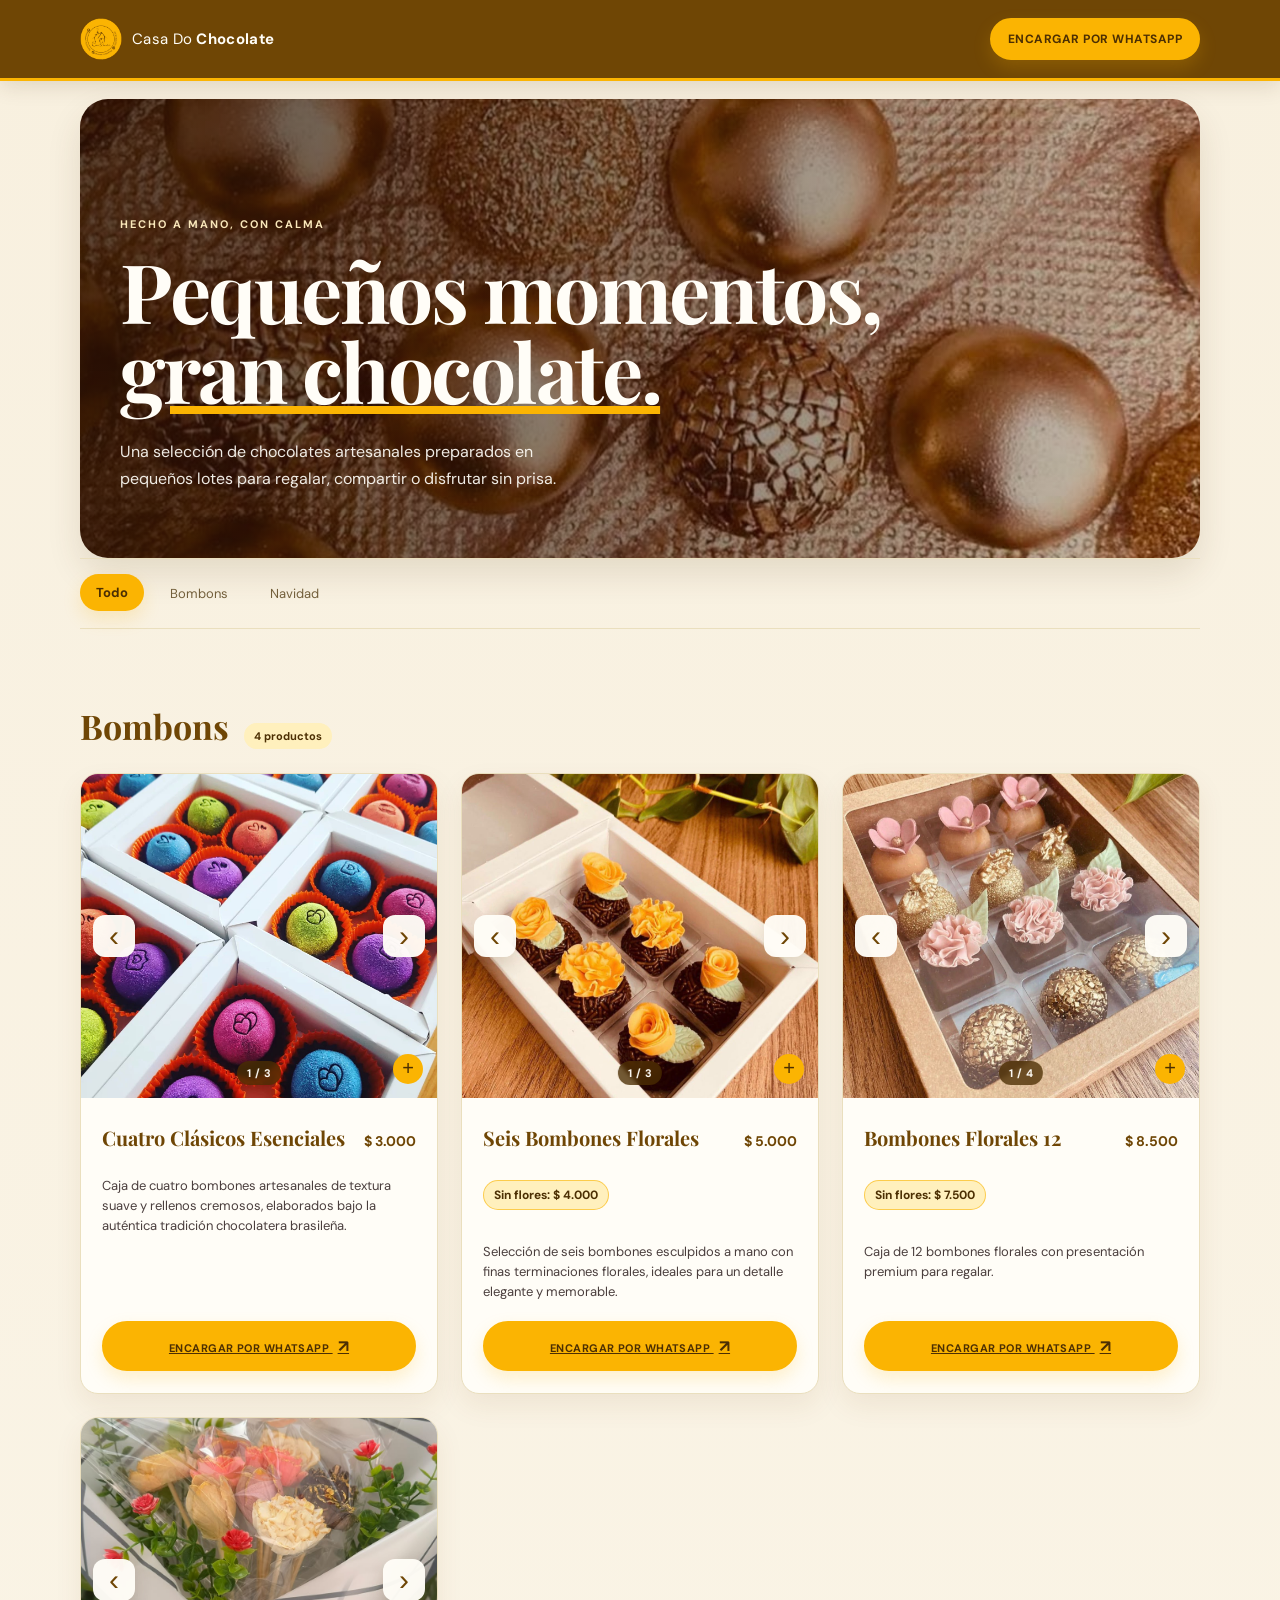
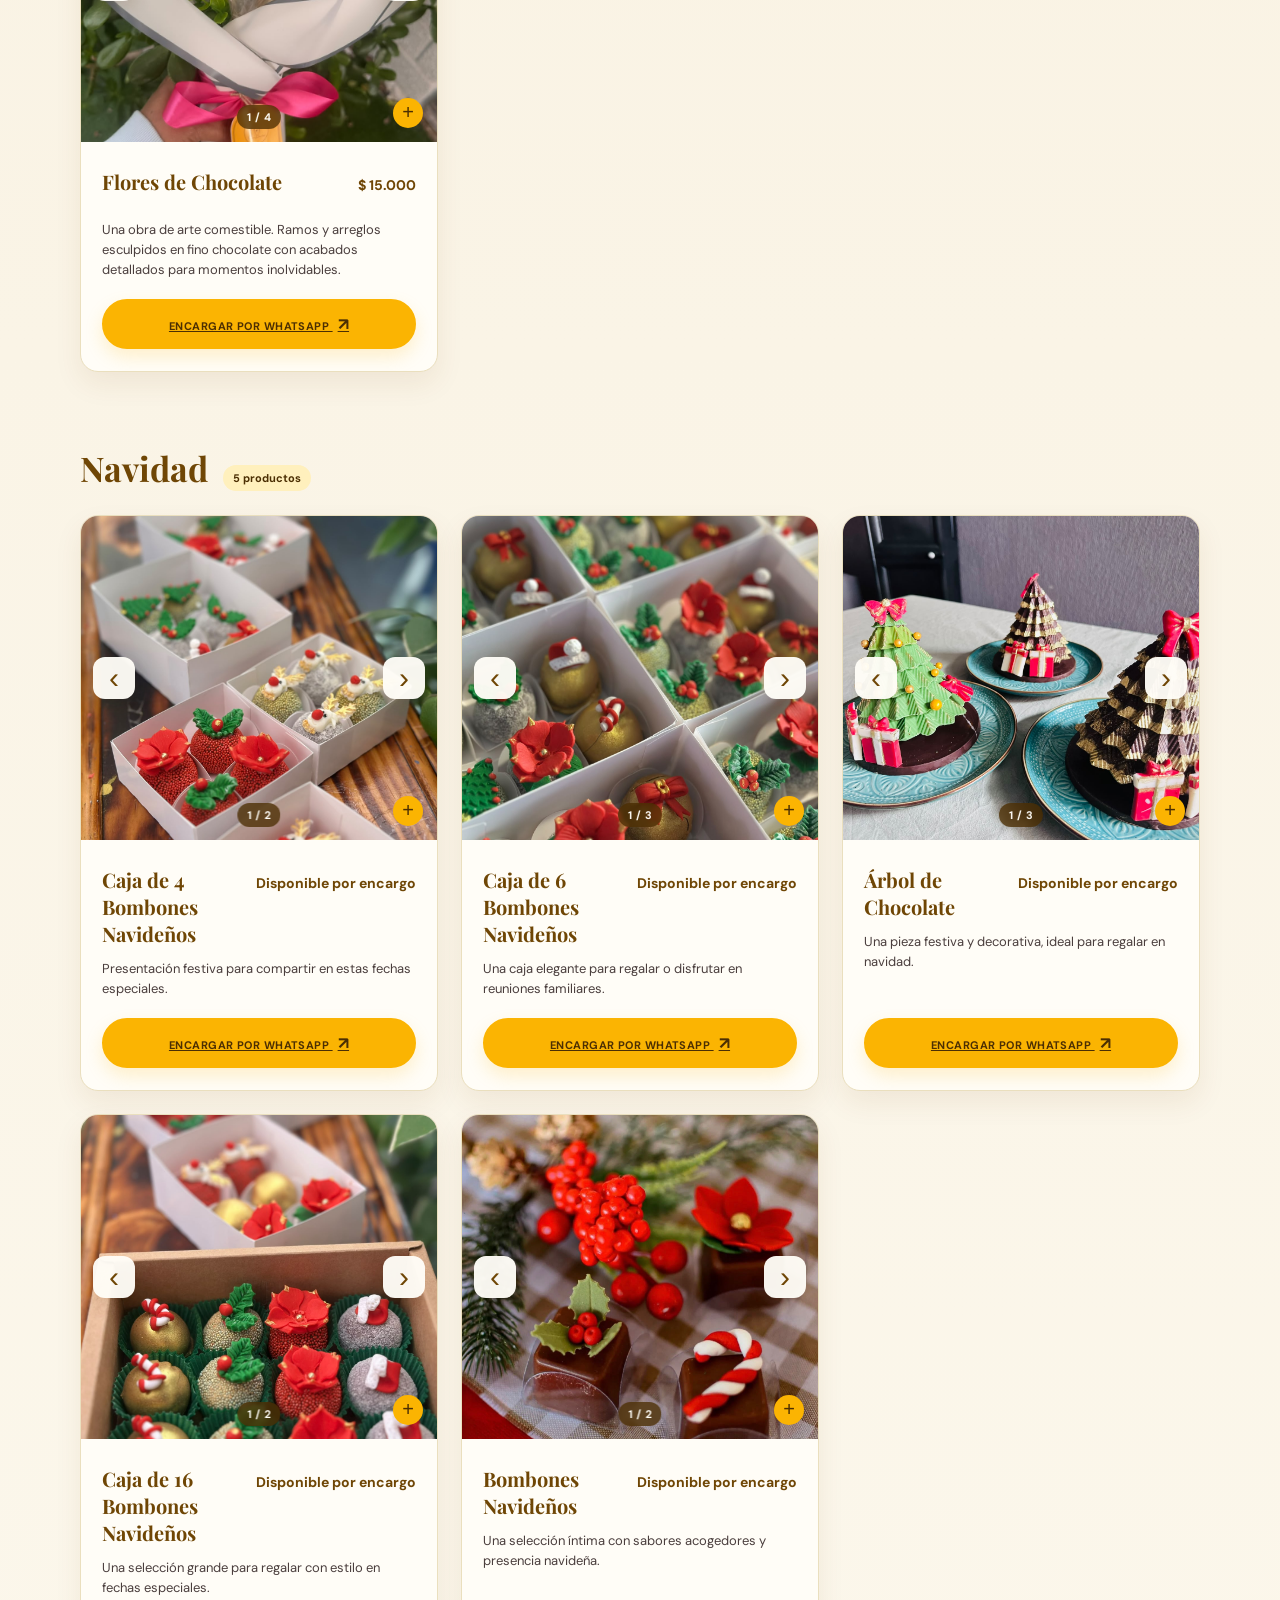
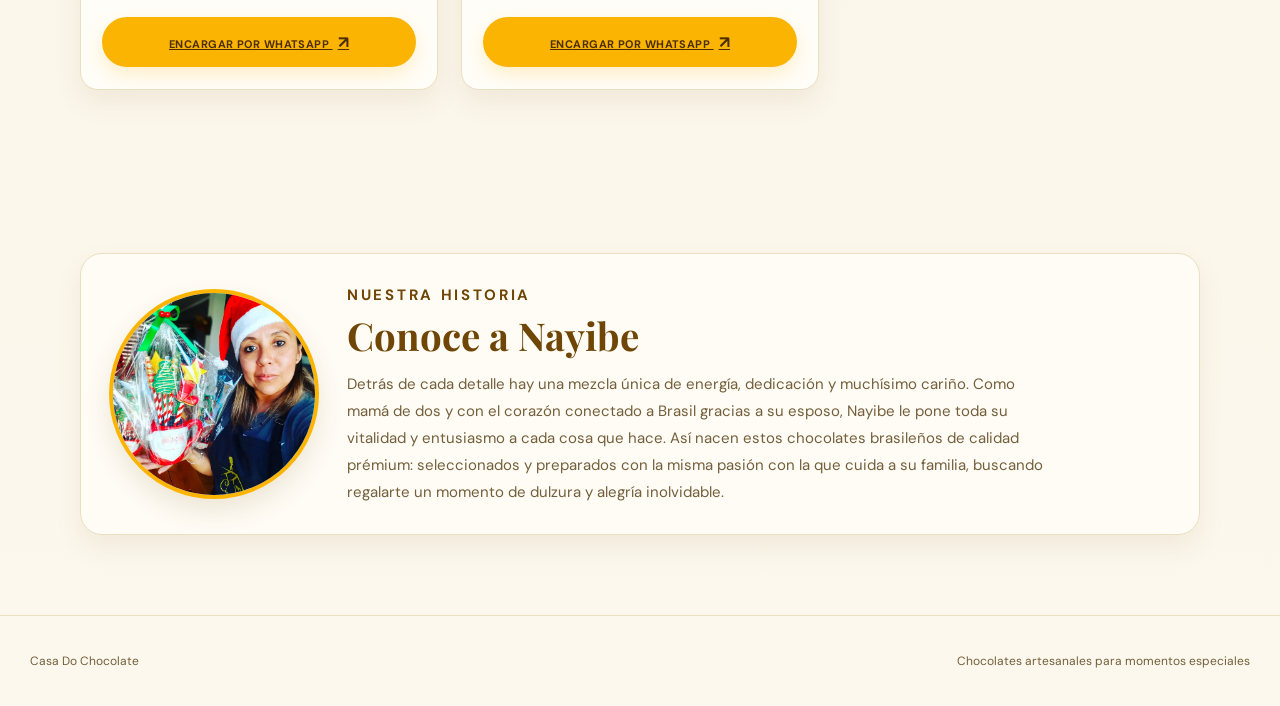
==== commit 38dd6a99: "fix: corrige fondo, ajuste de foto y precios sin flores" ====
--- a/index.html
+++ b/index.html
@@ -59,7 +59,7 @@
                             <span class="gallery-counter" aria-live="polite">1 / 3</span>
                             <div class="gallery-data" data-images="products/6bom1.jpeg|products/6bom2.jpeg|products/6bom3.jpeg"></div>
                         </div>
-                        <div class="product-info"><div class="product-title-row"><h3>Seis Bombones Florales</h3><p class="price">$ 5.000</p></div><p class="description">Selección de seis bombones esculpidos a mano con finas terminaciones florales, ideales para un detalle elegante y memorable. <span class="option-tag">Opción sin flores: $4.000</span></p><a class="order-link" href="https://wa.me/message/OPAME3GXORHBC1?text=Hola%2C%20quiero%20encargar%20Seis%20Bombones%20Florales" target="_blank" rel="noopener">Encargar por WhatsApp <span aria-hidden="true">↗</span></a></div>
+                        <div class="product-info"><div class="product-title-row"><h3>Seis Bombones Florales</h3><p class="price">$ 5.000</p></div><div class="price-variant-wrap"><p class="price price-variant">Sin flores: $ 4.000</p></div><p class="description">Selección de seis bombones esculpidos a mano con finas terminaciones florales, ideales para un detalle elegante y memorable.</p><a class="order-link" href="https://wa.me/message/OPAME3GXORHBC1?text=Hola%2C%20quiero%20encargar%20Seis%20Bombones%20Florales" target="_blank" rel="noopener">Encargar por WhatsApp <span aria-hidden="true">↗</span></a></div>
                     </article>
                     <article class="product-card">
                         <div class="product-gallery" data-title="Bombones Florales 12" data-current-image="0">
@@ -69,7 +69,7 @@
                             <span class="gallery-counter" aria-live="polite">1 / 4</span>
                             <div class="gallery-data" data-images="products/12bom1.jpeg|products/12bom2.jpeg|products/12bom3.jpeg|products/12bom4.jpeg"></div>
                         </div>
-                        <div class="product-info"><div class="product-title-row"><h3>Bombones Florales 12</h3><p class="price">$ 8.500</p></div><p class="description">Caja de 12 bombones florales con presentación premium para regalar. <span class="option-tag">Opción sin flores: $7.500</span></p><a class="order-link" href="https://wa.me/message/OPAME3GXORHBC1?text=Hola%2C%20quiero%20encargar%20Bombones%20Florales%2012" target="_blank" rel="noopener">Encargar por WhatsApp <span aria-hidden="true">↗</span></a></div>
+                        <div class="product-info"><div class="product-title-row"><h3>Bombones Florales 12</h3><p class="price">$ 8.500</p></div><div class="price-variant-wrap"><p class="price price-variant">Sin flores: $ 7.500</p></div><p class="description">Caja de 12 bombones florales con presentación premium para regalar.</p><a class="order-link" href="https://wa.me/message/OPAME3GXORHBC1?text=Hola%2C%20quiero%20encargar%20Bombones%20Florales%2012" target="_blank" rel="noopener">Encargar por WhatsApp <span aria-hidden="true">↗</span></a></div>
                     </article>
                     <article class="product-card">
                         <div class="product-gallery" data-title="Flores de Chocolate" data-current-image="0">
--- a/css/menu.css
+++ b/css/menu.css
@@ -26,7 +26,7 @@
 .header-contact:hover, .header-contact:focus-visible { background: var(--paper); border-color: var(--paper); transform: translateY(-1px); box-shadow: 0 10px 22px rgba(111, 70, 5, .12); }
 .header-contact span, .order-link span { font-size: 17px; margin-left: 5px; }
 main { max-width: 1180px; margin: auto; padding: 0 30px 90px; }
-.intro { max-width: 100%; margin-top: 18px; padding: 118px 40px 66px; border-radius: var(--radius-lg); background: linear-gradient(90deg, rgba(39, 18, 4, 0.76), rgba(39, 18, 4, 0.25)), url("../products/fondo.jpeg") center/cover no-repeat; box-shadow: var(--shadow-card); }
+.intro { max-width: 100%; margin-top: 18px; padding: 118px 40px 66px; border-radius: var(--radius-lg); background-image: linear-gradient(90deg, rgba(39, 18, 4, 0.76), rgba(39, 18, 4, 0.25)), url("../products/fondo.jpeg"); background-position: center; background-repeat: no-repeat; background-size: cover; box-shadow: var(--shadow-card); }
 .eyebrow { color: var(--chocolate); font-size: 11px; font-weight: 700; letter-spacing: .18em; margin: 0 0 19px; text-transform: uppercase; }
 .intro .eyebrow { color: #f9e7ba; }
 h1, h2, h3 { font-family: "Playfair Display", Georgia, serif; }
@@ -58,6 +58,8 @@
 .product-title-row { display: flex; justify-content: space-between; gap: 12px; align-items: baseline; }
 .product-title-row h3 { color: var(--chocolate); font-family: "Playfair Display", Georgia, serif; font-size: 20px; margin: 0; }
 .price { color: var(--chocolate); font-size: 14px; font-weight: 700; white-space: nowrap; }
+.price-variant-wrap { margin-top: 4px; margin-bottom: 8px; }
+.price-variant { font-size: 12px; color: var(--chocolate-deep); background: var(--gold-soft); border: 1px solid rgba(251, 180, 2, 0.6); border-radius: 999px; padding: 6px 10px; display: inline-block; white-space: normal; }
 .description { color: #4A3E3D; font-size: 13px; line-height: 1.55; min-height: 40px; margin: 12px 0 19px; flex: 1; }
 .option-tag { display: inline-block; margin-top: 10px; padding: 6px 10px; border-radius: 999px; background: var(--gold-soft); border: 1px solid rgba(251, 180, 2, 0.55); color: var(--chocolate-deep); font-weight: 700; letter-spacing: .01em; }
 .order-link { background: var(--gold); border: 2px solid var(--gold); border-radius: 999px; color: var(--chocolate-deep); display: block; font-size: 11px; font-weight: 700; letter-spacing: .04em; padding: 12px 14px; text-align: center; text-transform: uppercase; transition: background .2s ease, border-color .2s ease, box-shadow .2s ease; box-shadow: 0 8px 18px rgba(251, 180, 2, 0.18); margin-top: auto; }
@@ -65,7 +67,7 @@
 .empty-state { color: var(--muted); padding: 30px 0; }
 .owner-section { max-width: 1180px; margin: 0 auto 80px; padding: 0 30px; }
 .owner-card { display: flex; align-items: center; gap: 28px; background: rgba(255, 253, 247, 0.9); border: 1px solid var(--line); border-radius: 22px; padding: 28px; box-shadow: var(--shadow-soft); }
-.owner-photo { width: 220px; height: 220px; object-fit: cover; border-radius: 50%; border: 4px solid var(--gold); box-shadow: 0 12px 26px rgba(111, 70, 5, .12); flex-shrink: 0; }
+.owner-photo { width: clamp(150px, 18vw, 210px); height: clamp(150px, 18vw, 210px); object-fit: cover; border-radius: 50%; border: 4px solid var(--gold); box-shadow: 0 12px 26px rgba(111, 70, 5, .12); flex-shrink: 0; }
 .owner-copy { color: var(--muted); display: flex; flex-direction: column; justify-content: center; align-items: flex-start; text-align: left; flex: 1; min-width: 0; }
 .owner-copy h2 { margin: 0 0 10px; color: var(--chocolate); font-size: clamp(28px, 3vw, 42px); }
 .owner-copy p { margin: 0; font-size: 15px; line-height: 1.8; max-width: 700px; width: 100%; }
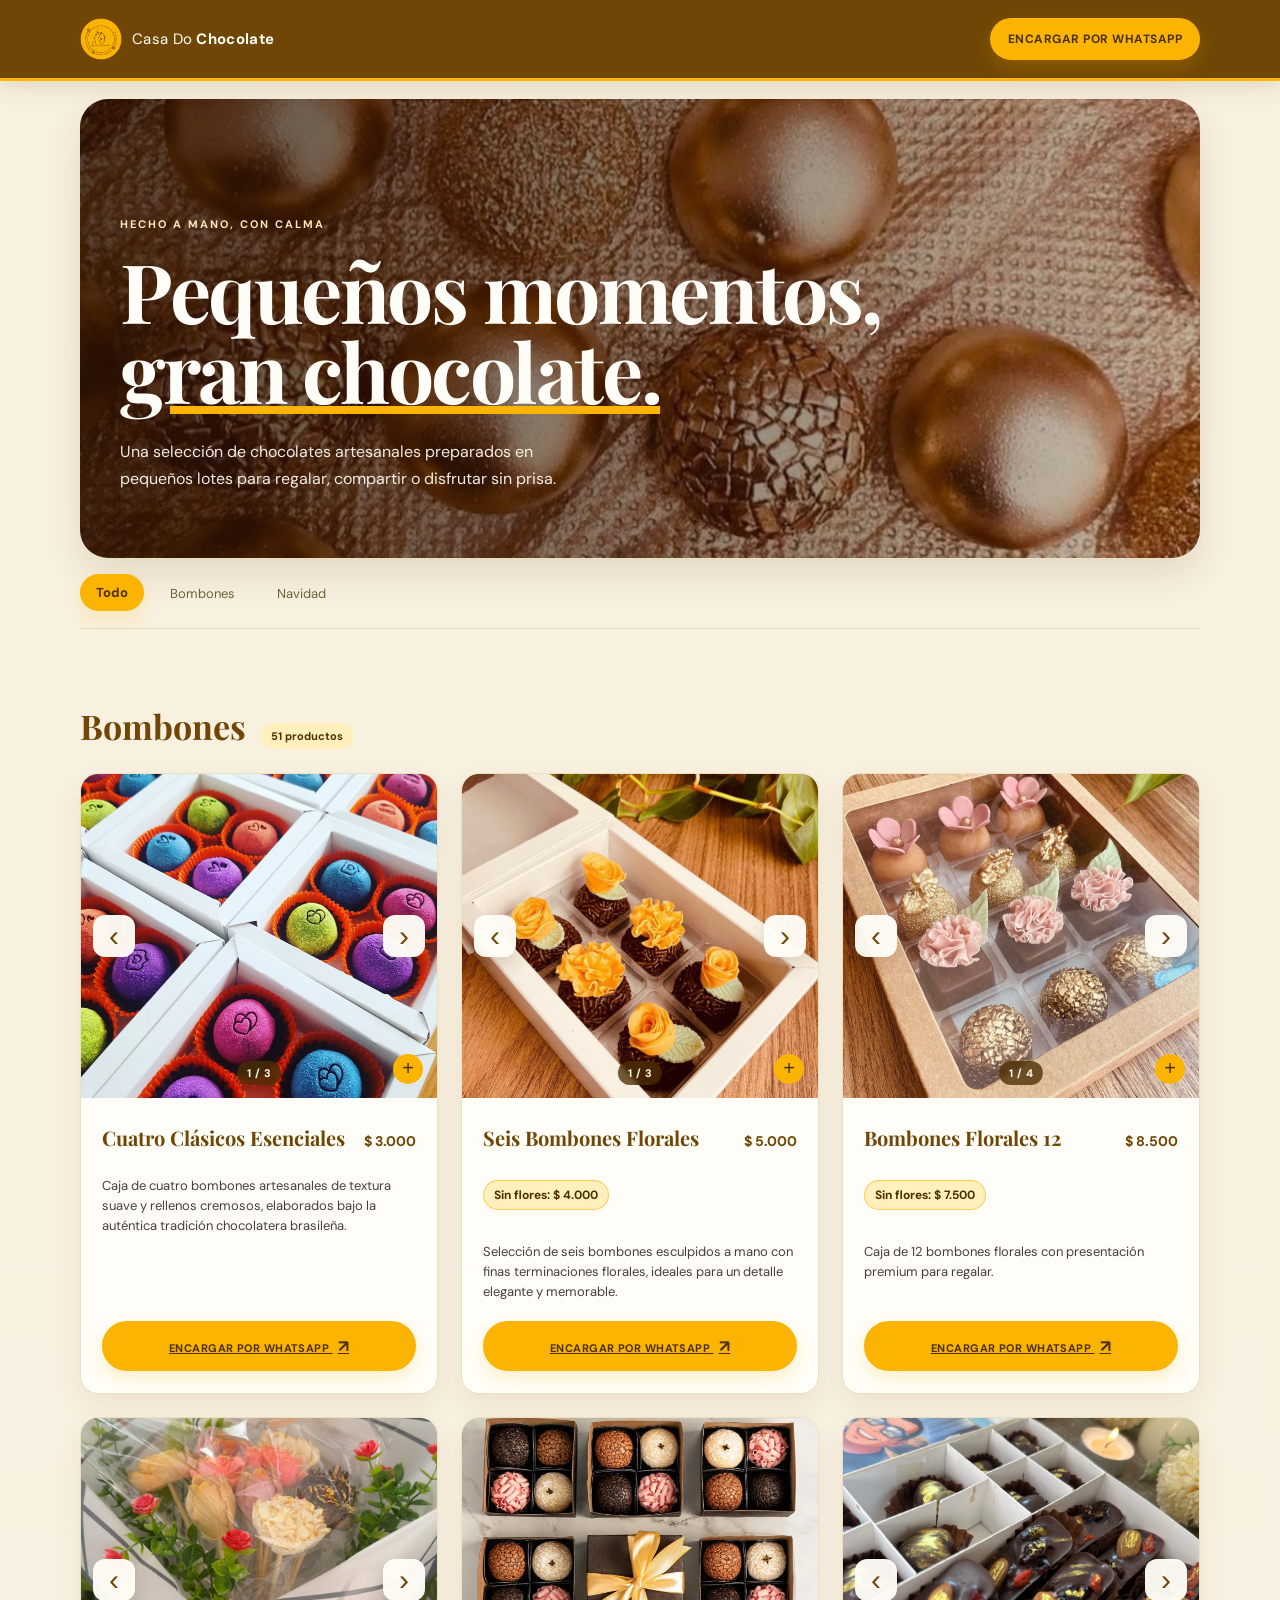
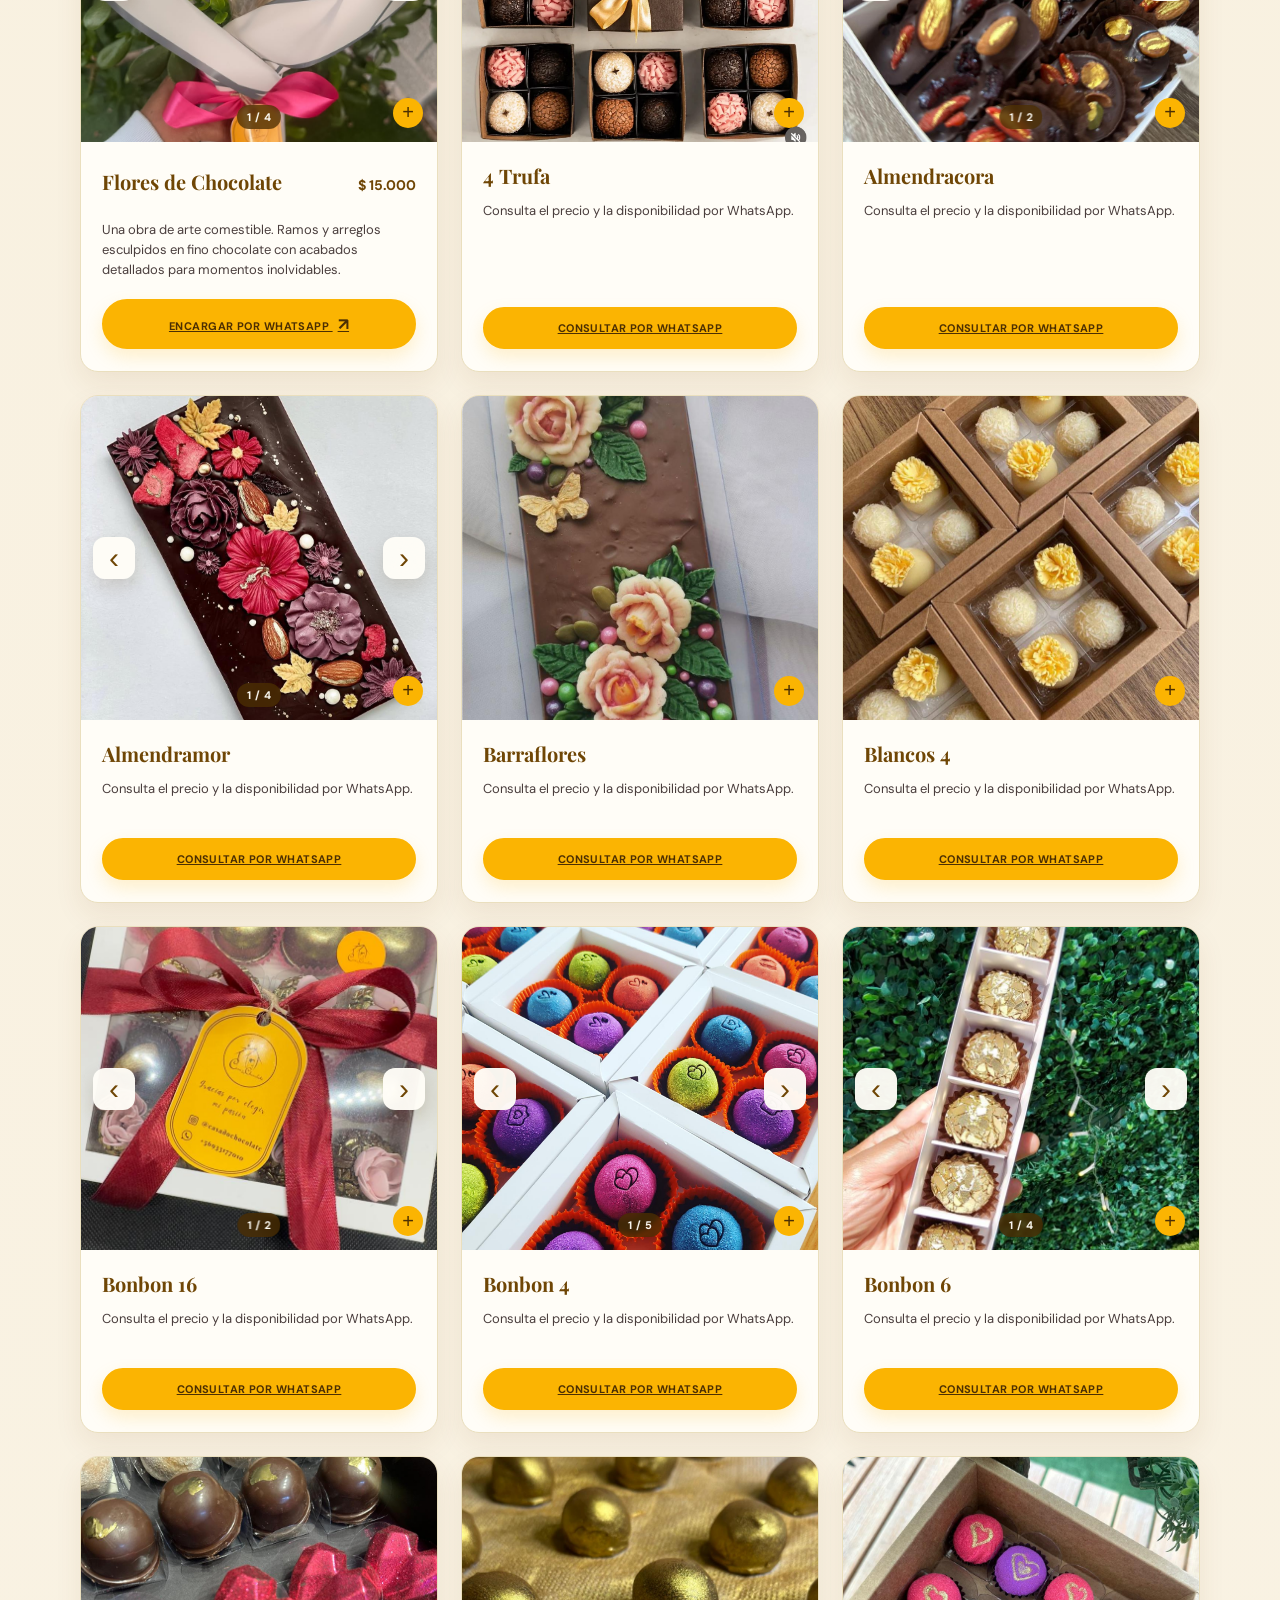
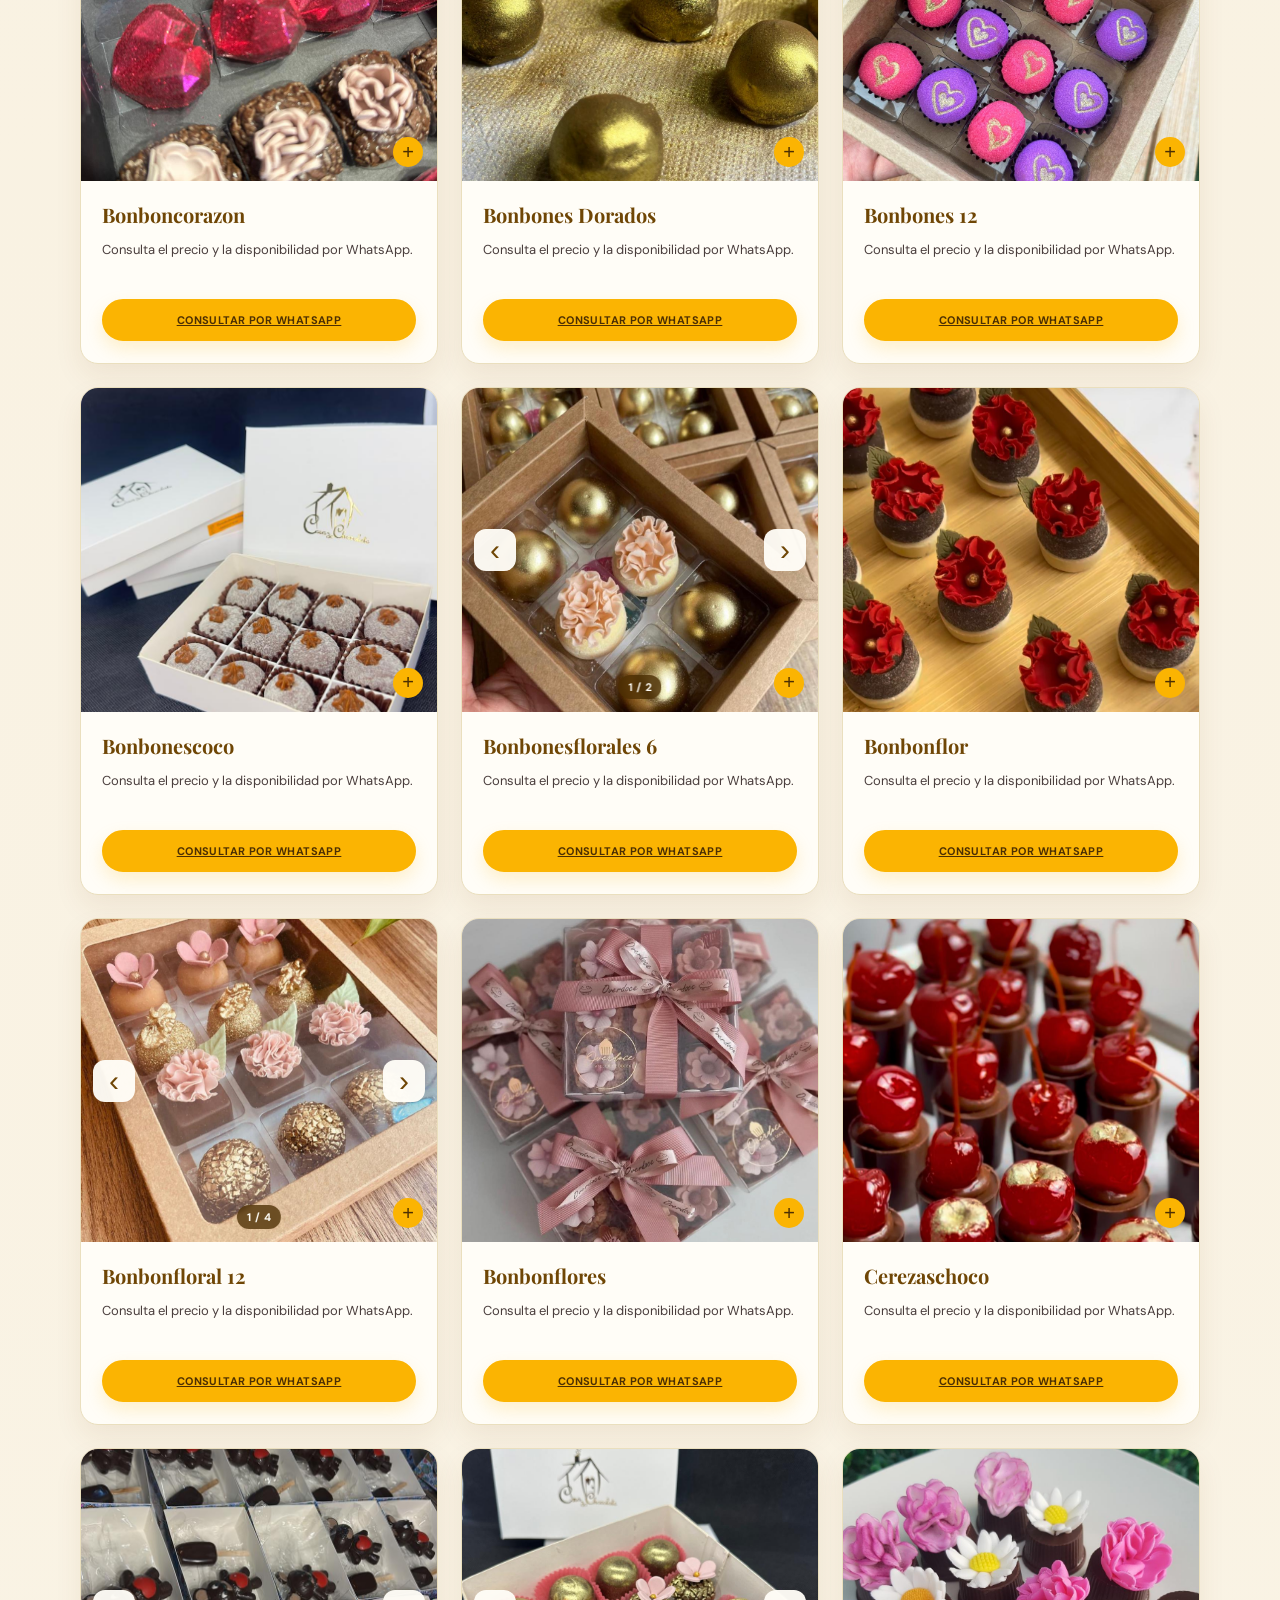
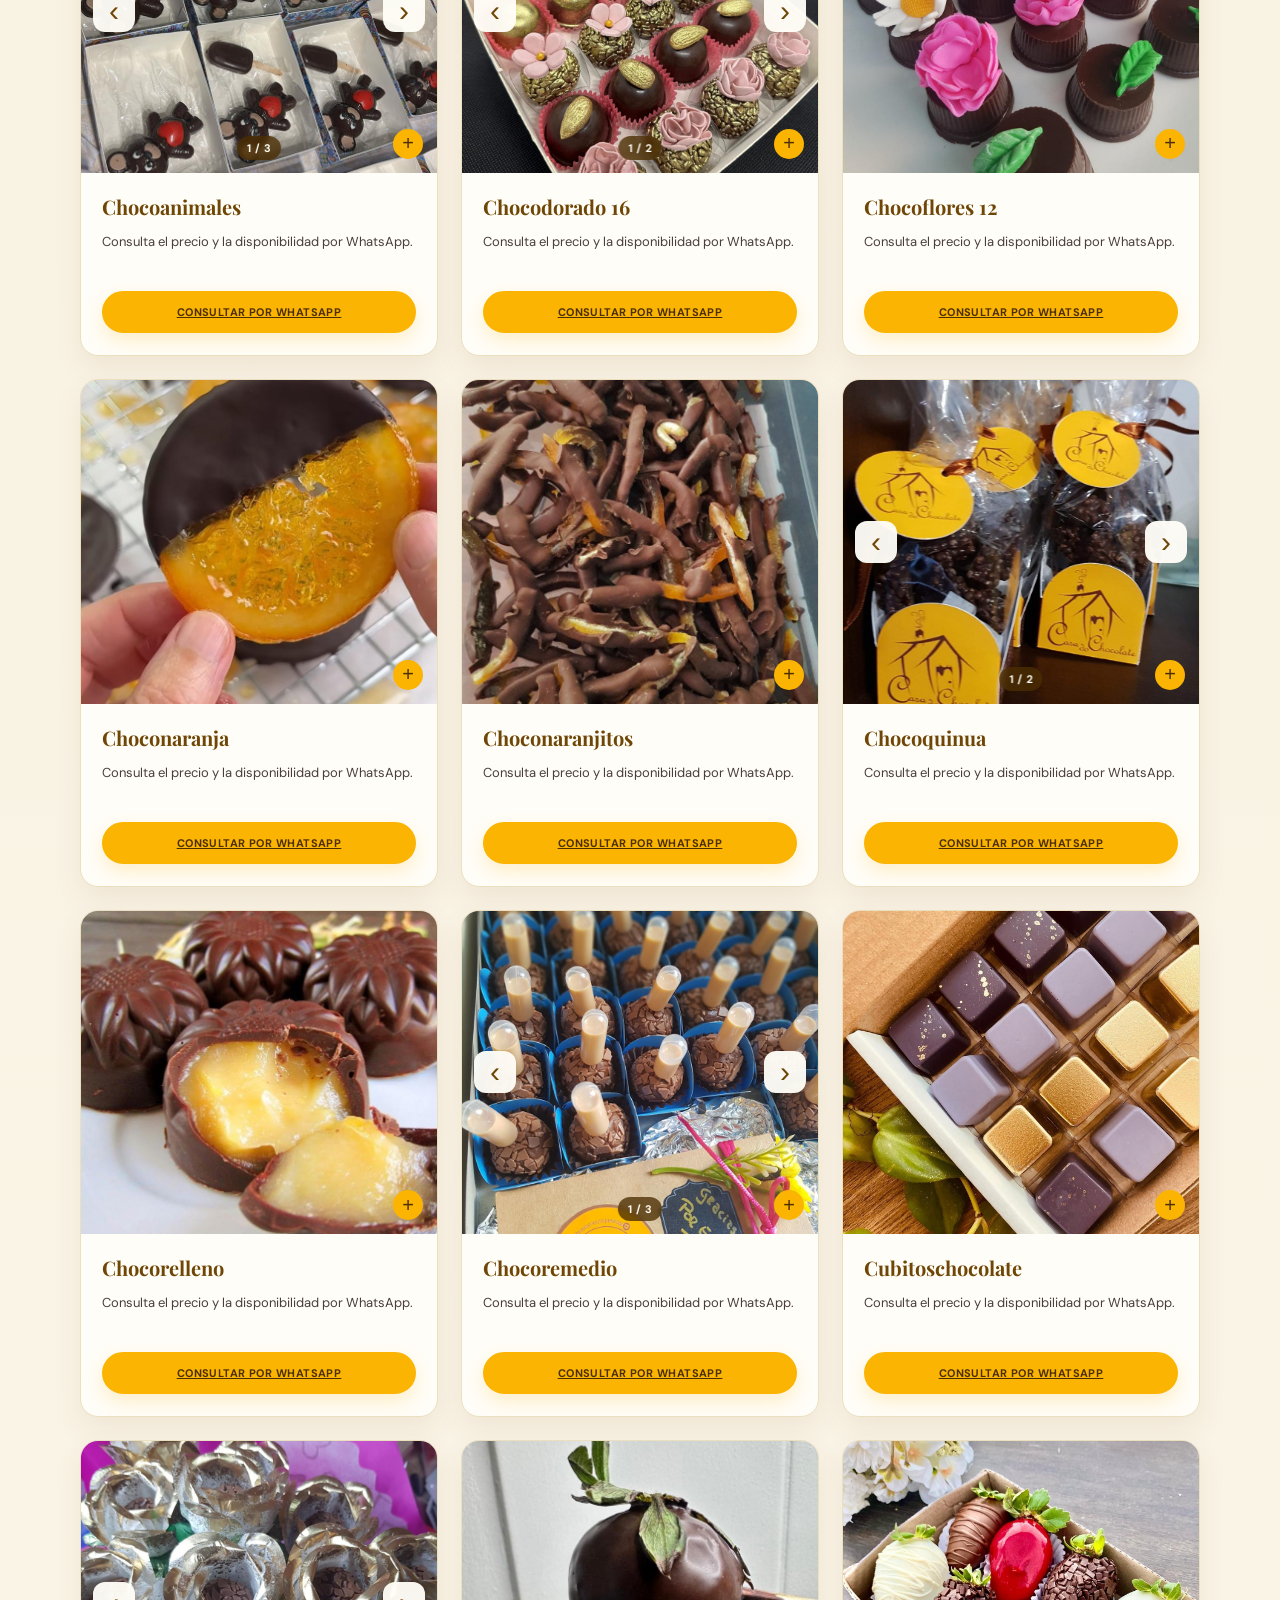
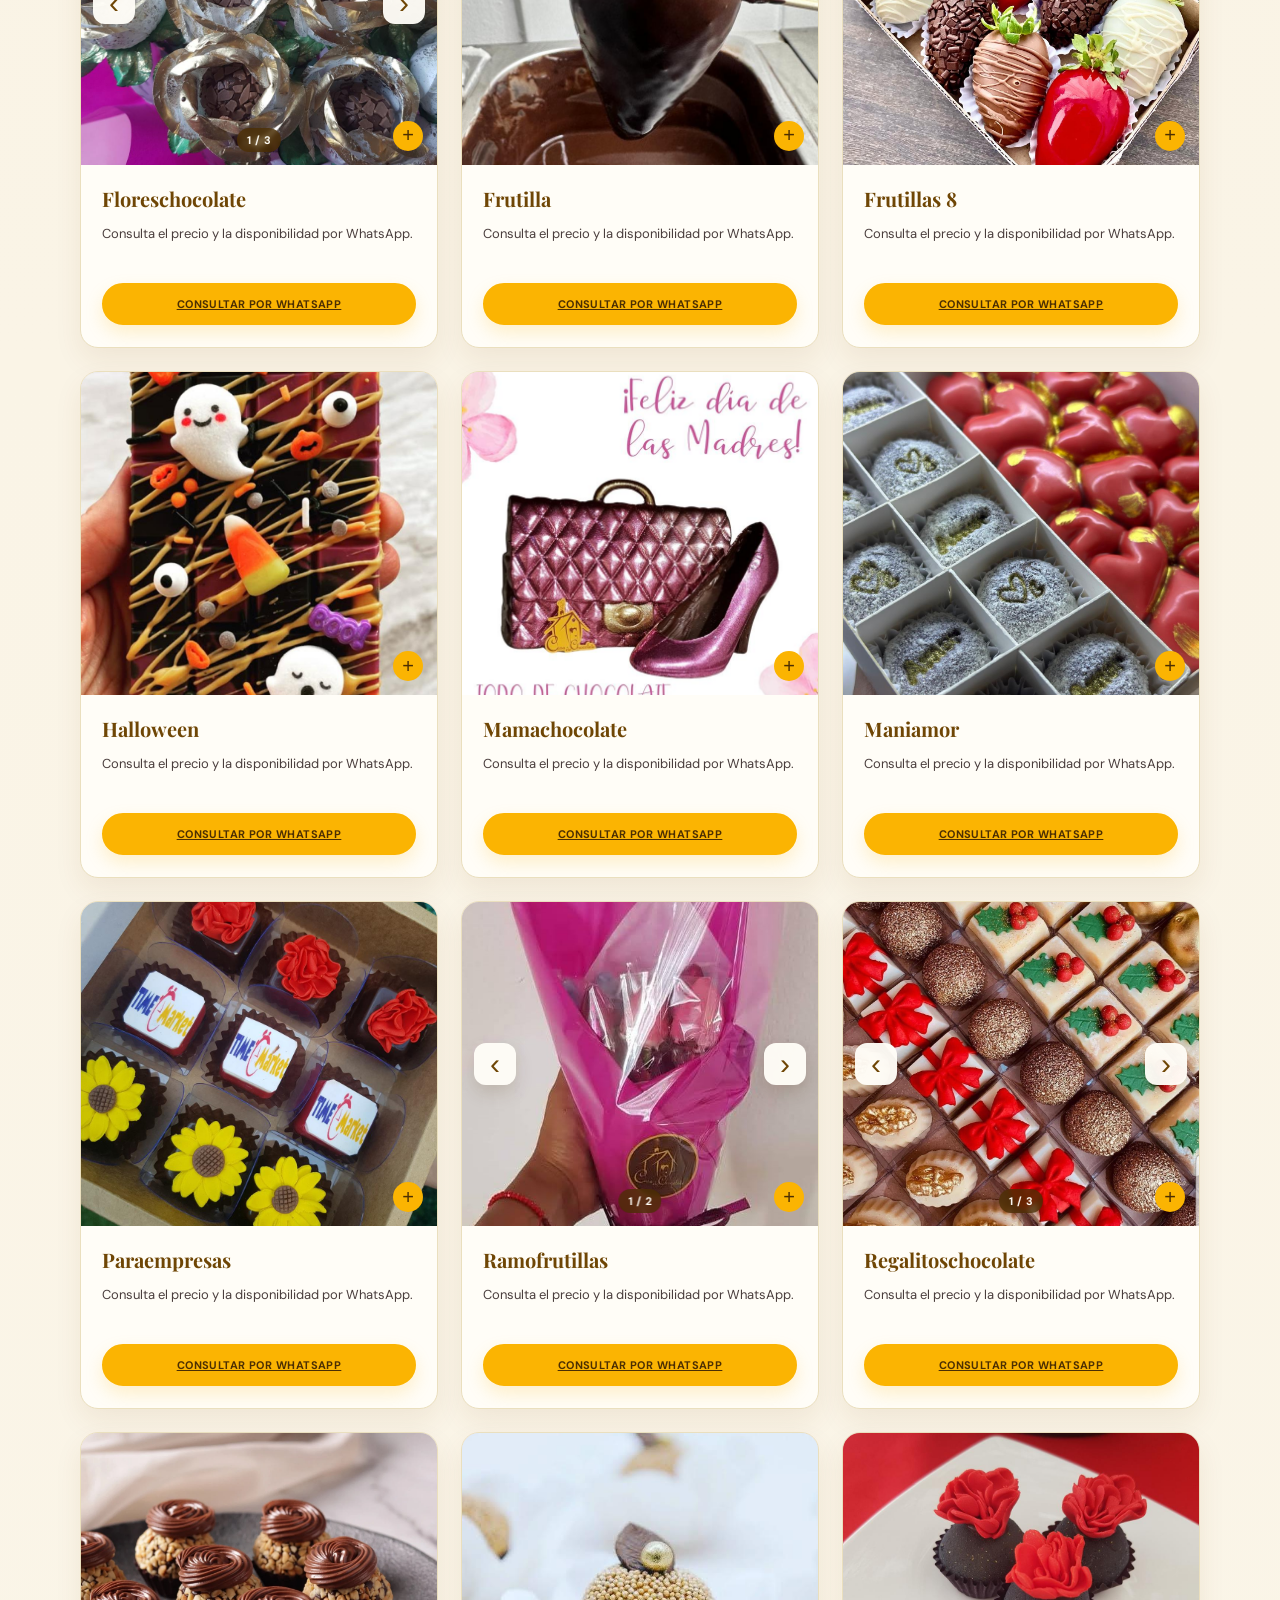
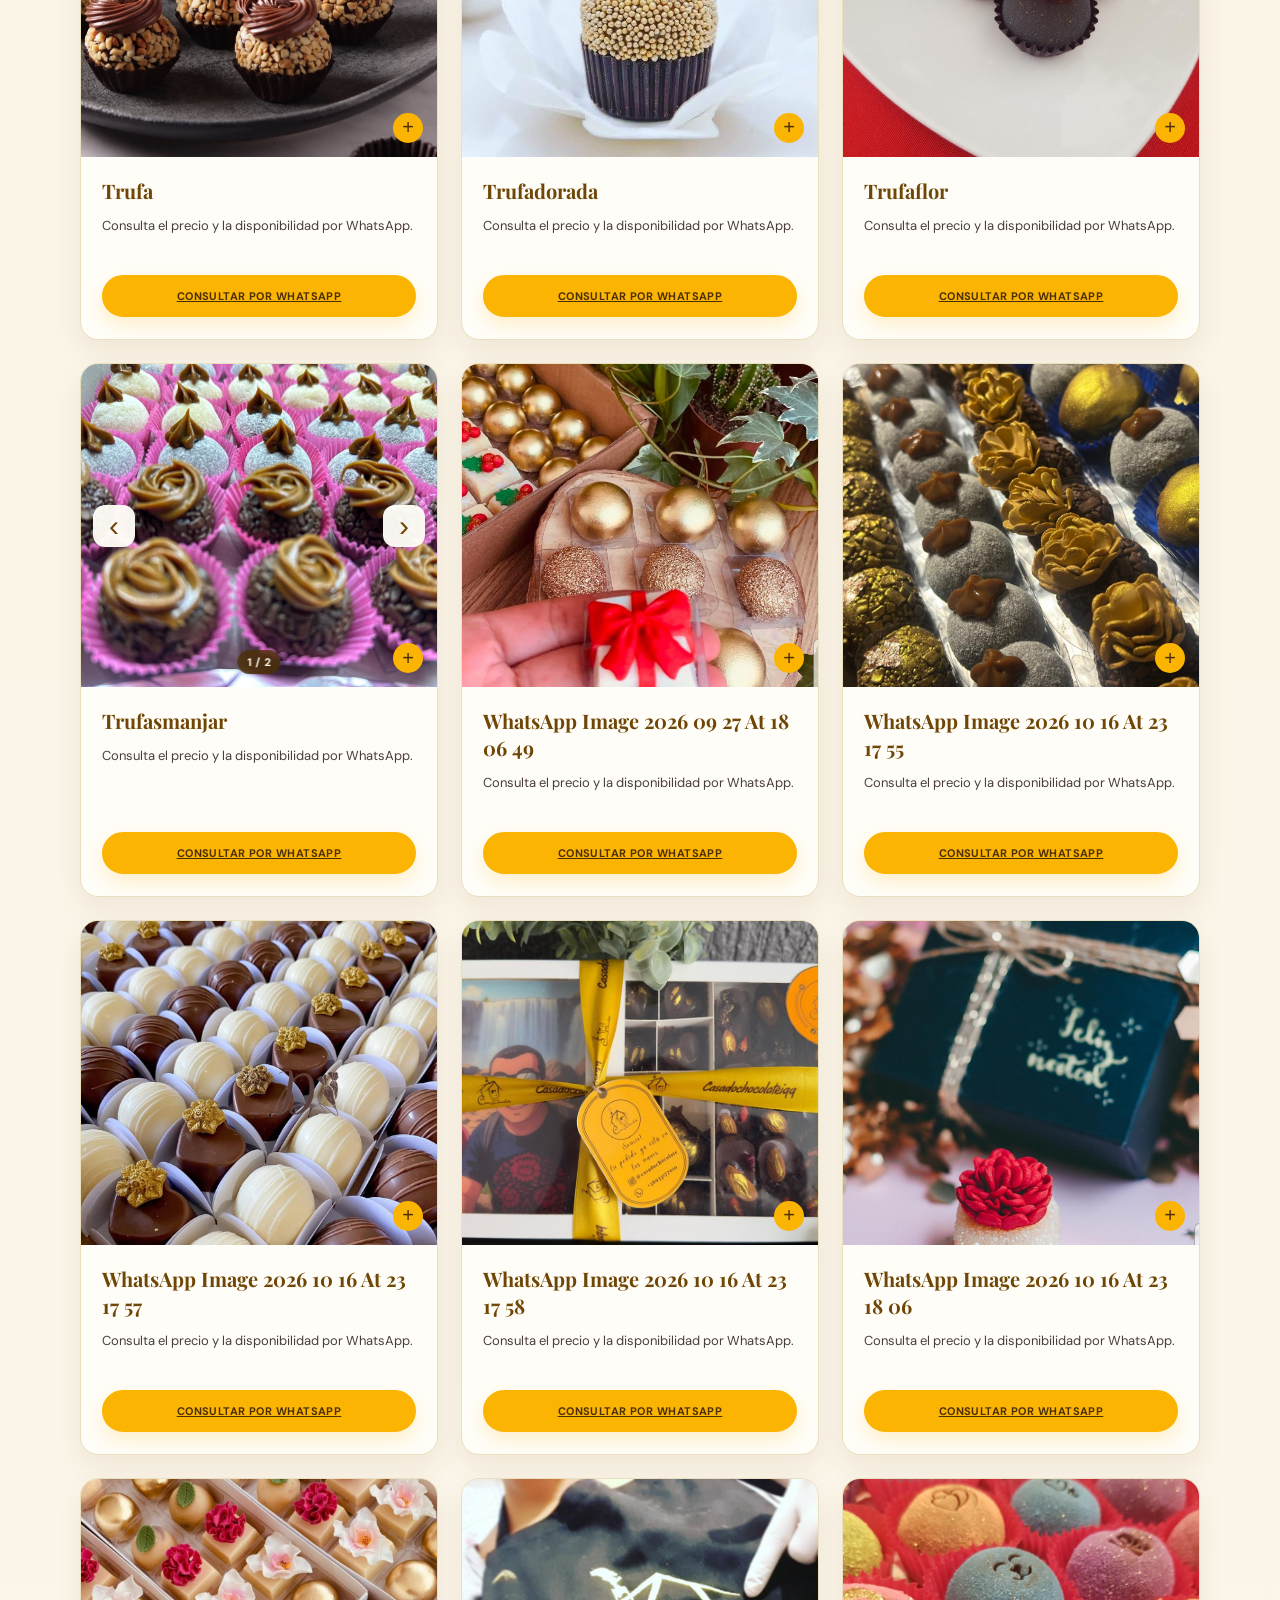
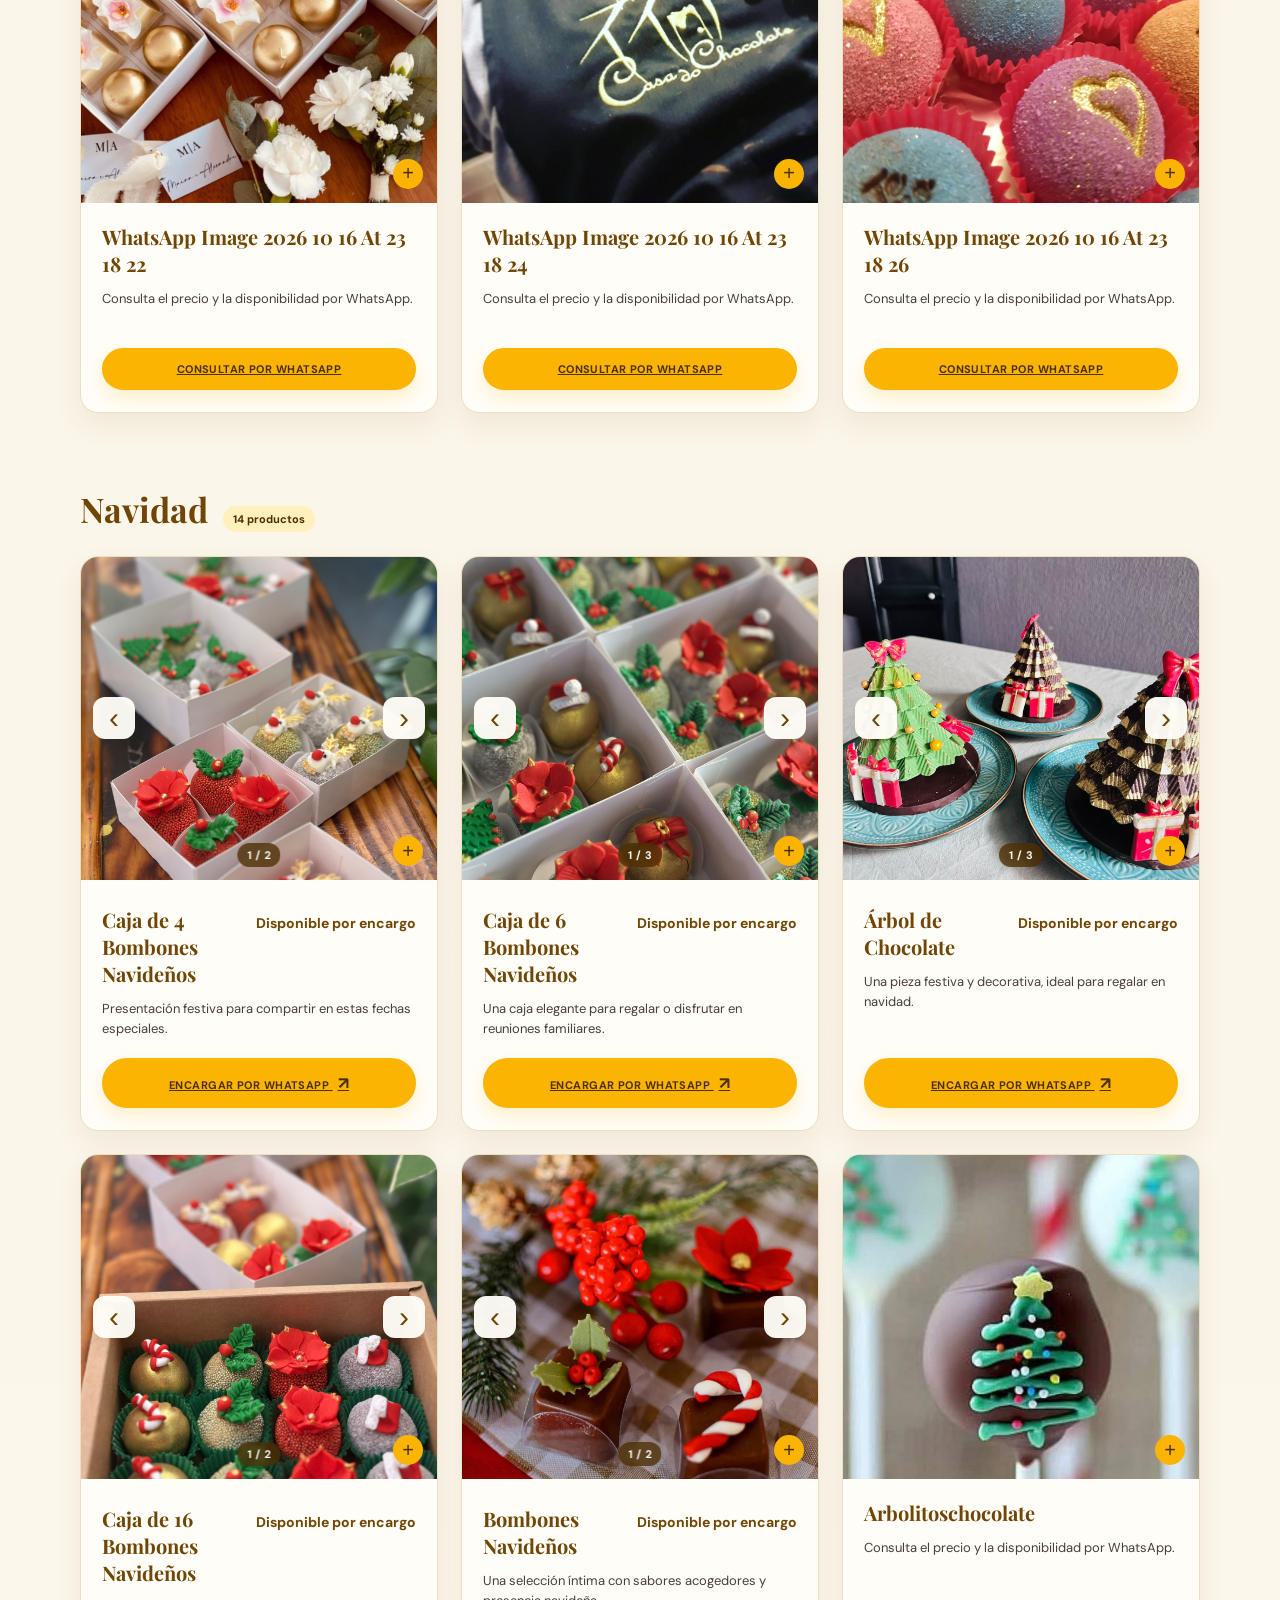
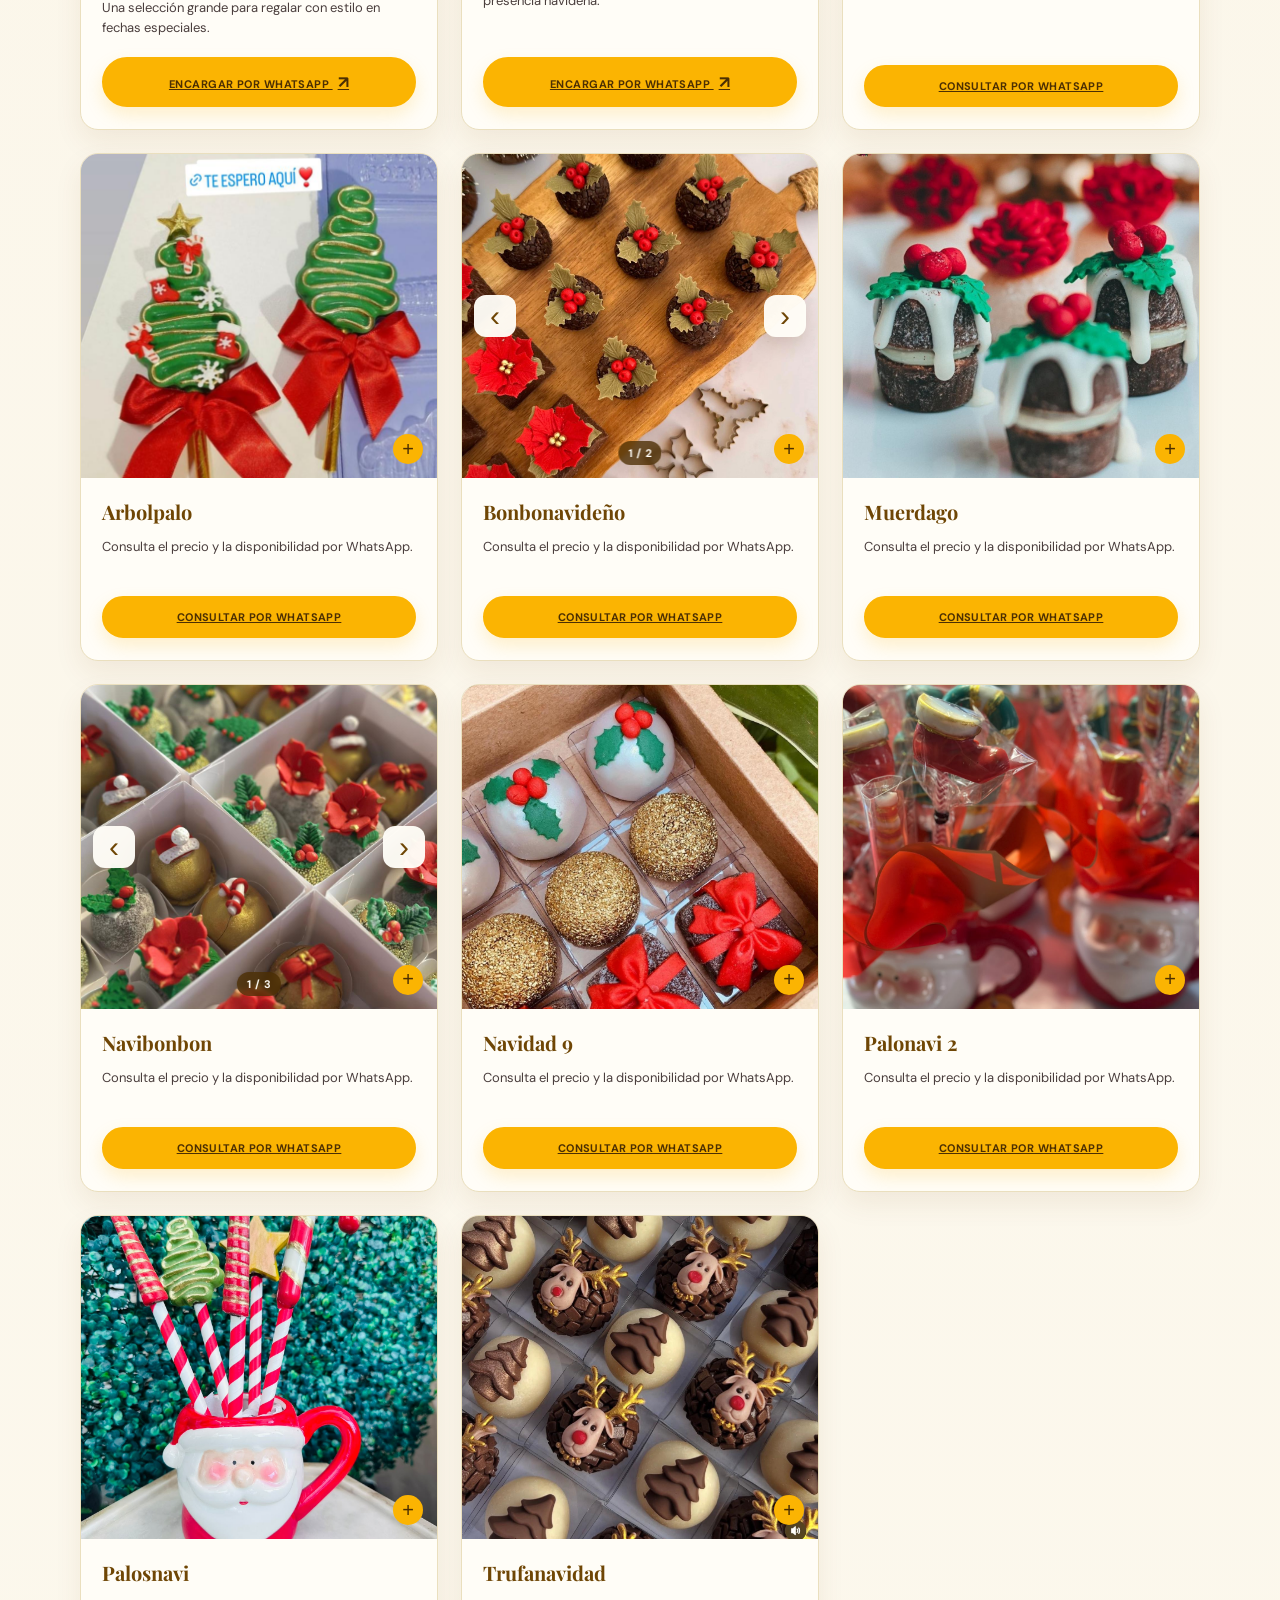
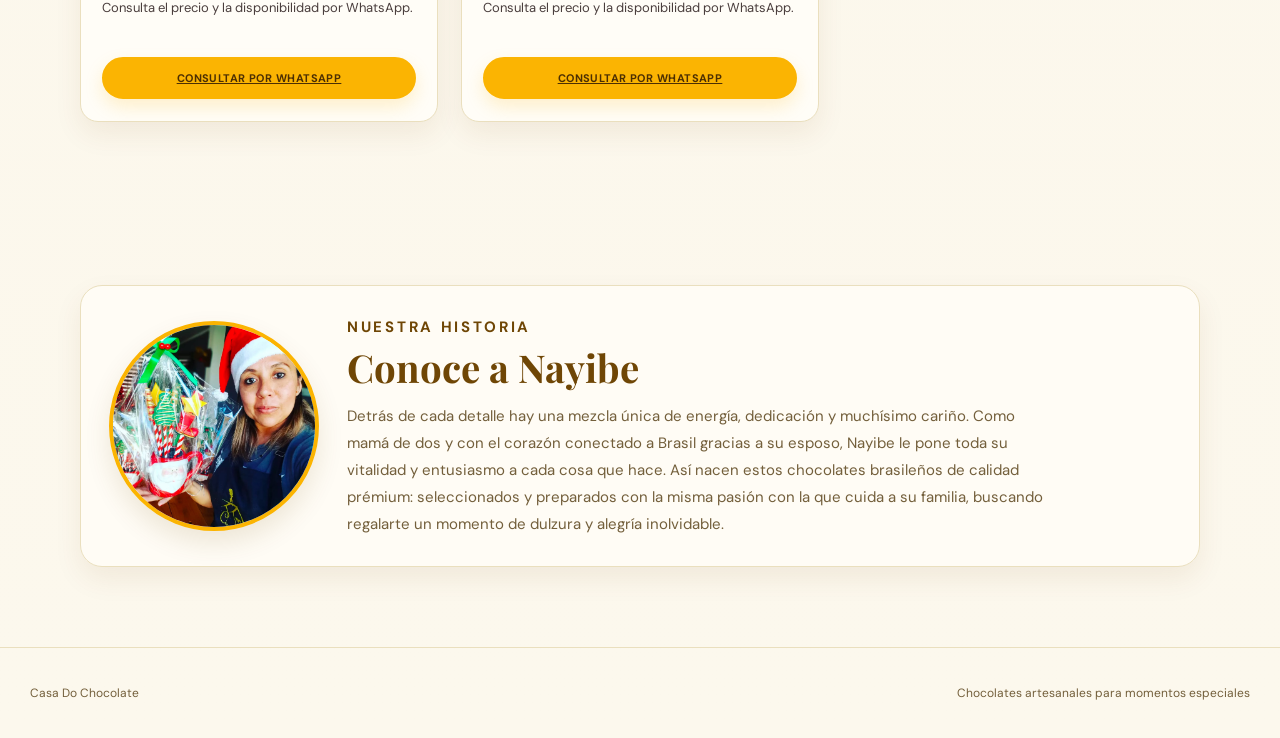
==== commit 400a25b4: "Actualiza el catálogo y sus fotos para GitHub Pages Mantiene los precios y descripciones existentes," ====
--- a/index.html
+++ b/index.html
@@ -30,14 +30,14 @@
 
         <nav class="category-nav" aria-label="Categorías del menú">
             <a href="#todos">Todo</a>
-            <a href="#bombons">Bombons</a>
+            <a href="#bombons">Bombones</a>
             <a href="#navidad">Navidad</a>
         </nav>
 
         <div class="catalog" id="todos">
             <section class="category-section" id="bombons">
                 <div class="section-heading">
-                    <h2>Bombons</h2>
+                    <h2>Bombones</h2>
                     <span class="category-count">4 productos</span>
                 </div>
                 <div class="product-grid">
